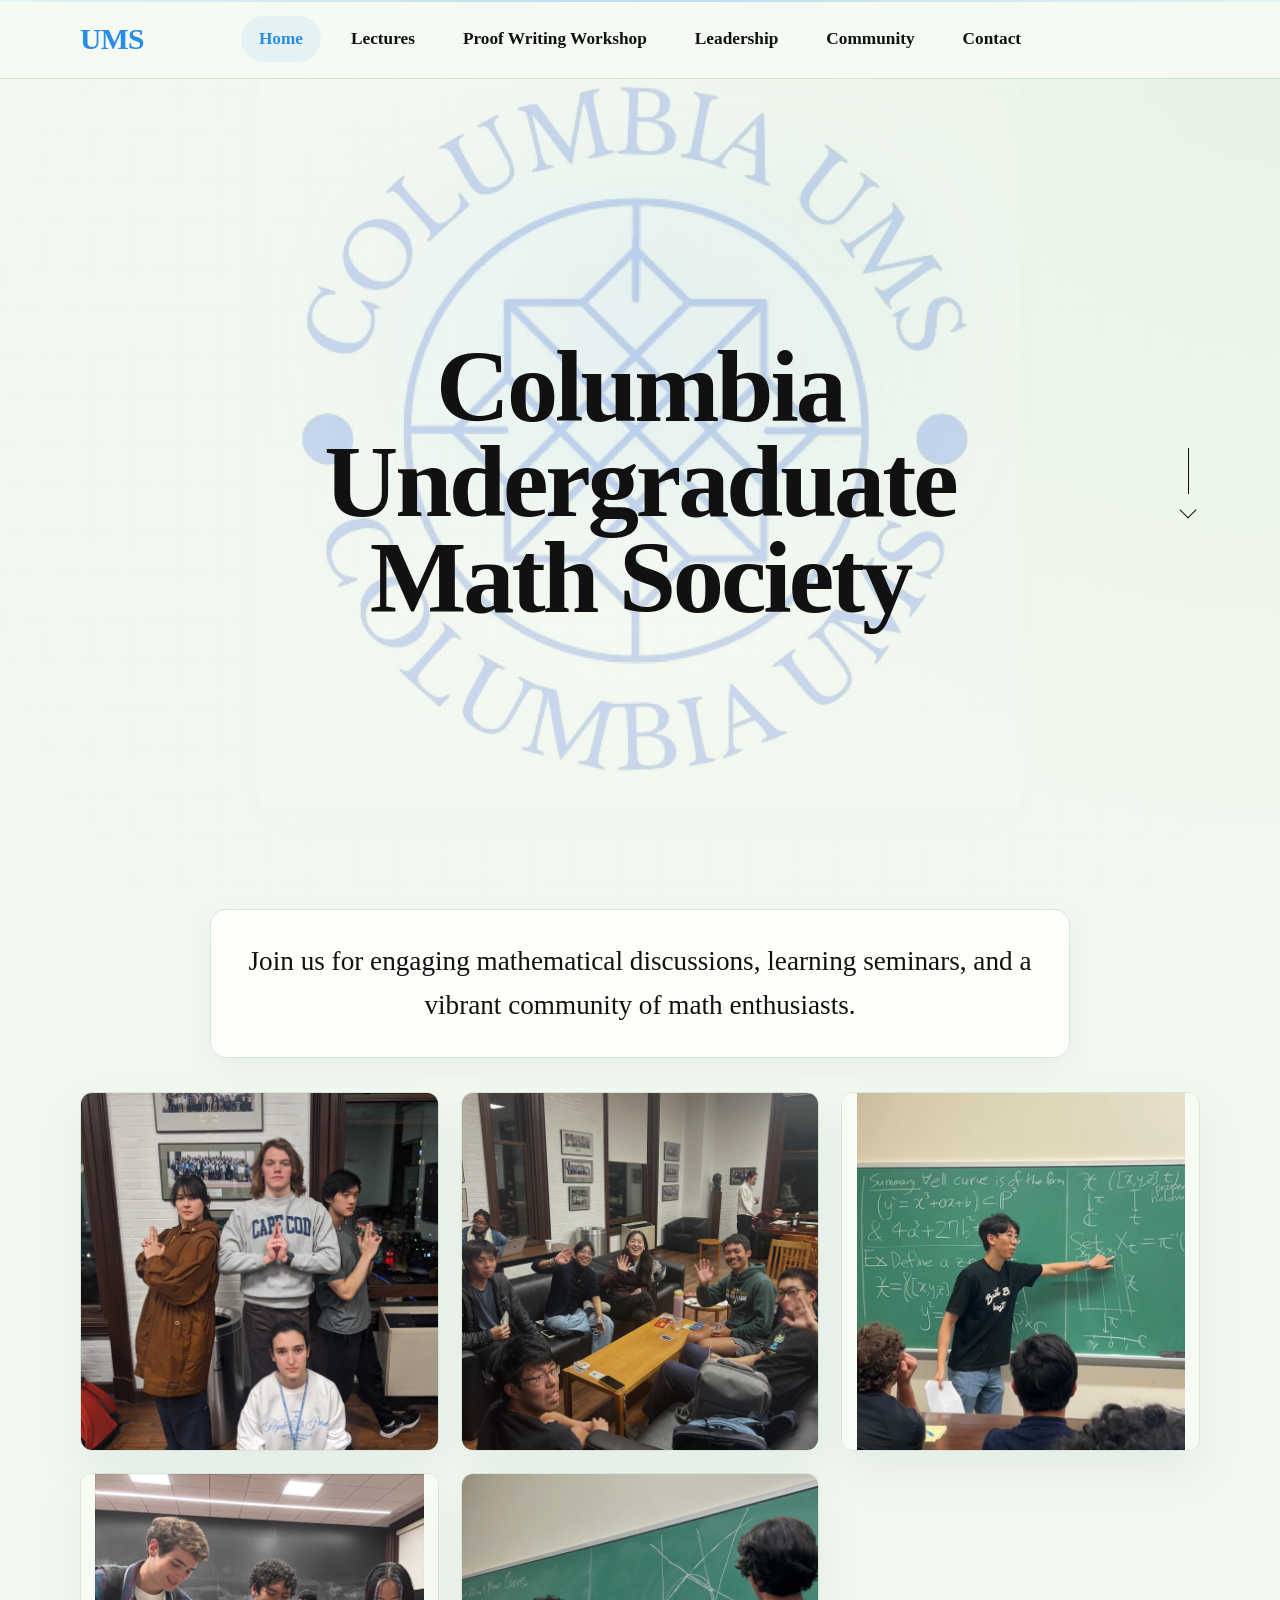
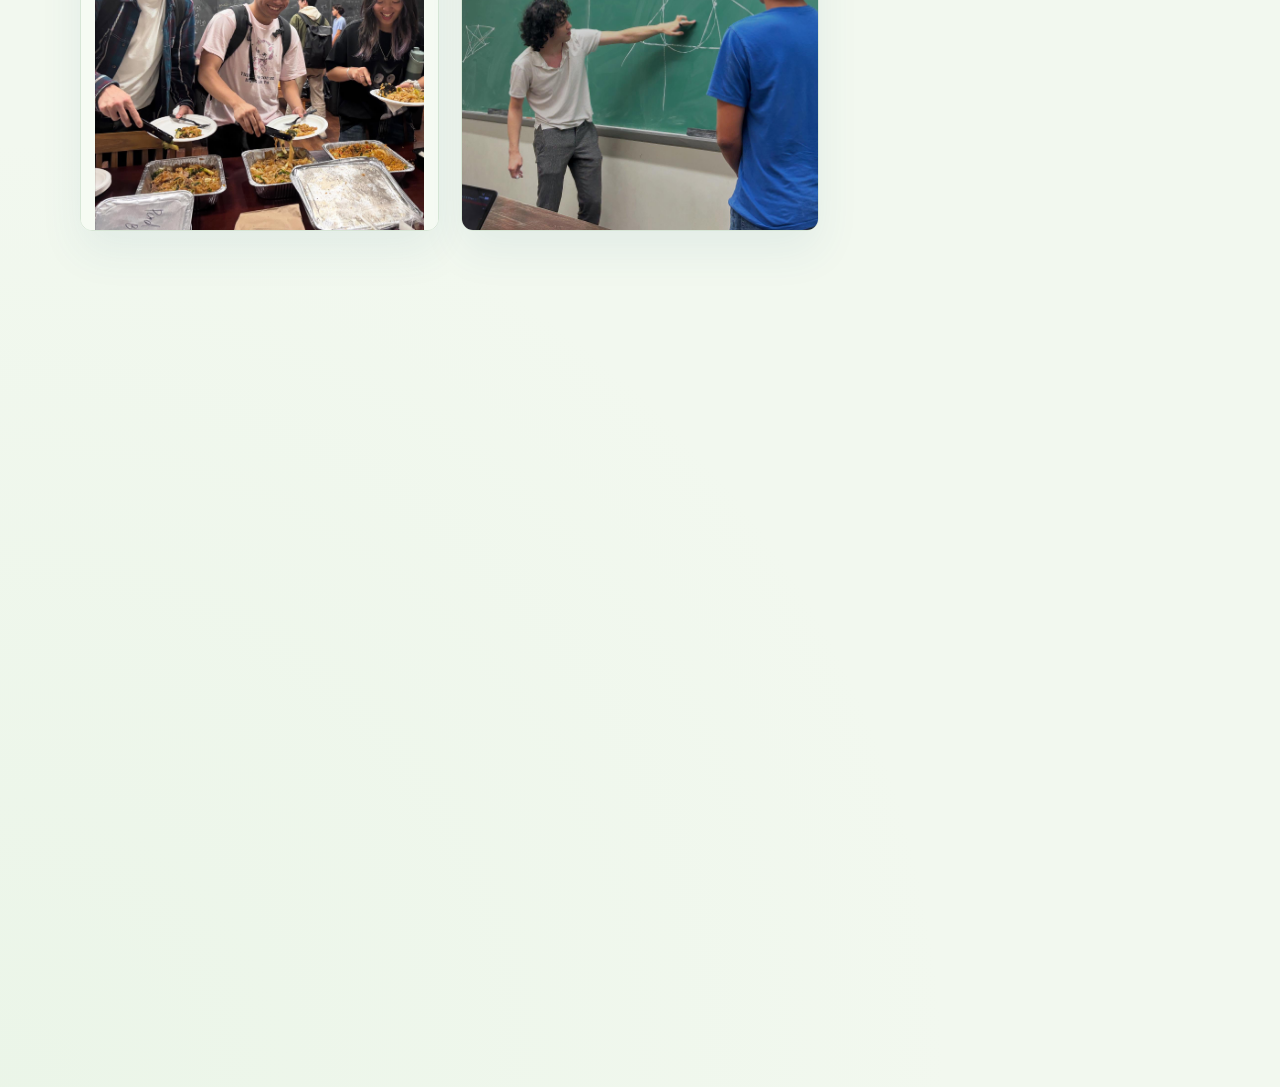
==== index.html @ 3647264f "Refine site layout, colors, and page copy" ====
<!DOCTYPE html>
<html lang="en">
<head>
  <meta charset="UTF-8">
  <meta name="viewport" content="width=device-width, initial-scale=1.0">
  <title>Columbia Undergraduate Math Society</title>
  <link rel="stylesheet" href="styles.css">
  <script src="site.js" defer></script>
</head>
<body>
  <header class="site-header">
    <div class="shell header-inner">
      <a class="brand" href="index.html">
        <span class="brand-mark" aria-hidden="true"></span>
        <span>UMS</span>
      </a>
      <button class="menu-toggle" type="button" data-menu-toggle aria-expanded="false" aria-controls="site-nav">Menu</button>
      <nav class="site-nav" id="site-nav" data-site-nav aria-label="Primary">
        <a class="active" href="index.html">Home</a>
        <a href="lectures.html">Lectures</a>
        <a href="workshop.html">Proof Writing Workshop</a>
        <a href="leadership.html">Leadership</a>
        <a href="community.html">Community</a>
        <a href="contact.html">Contact</a>
      </nav>
    </div>
  </header>

  <main>
    <section class="home-stage">
      <div class="home-shell">
        <div class="home-logo-layer" aria-hidden="true">
          <img src="317366469_1305154643616519_4335723146721153787_n.jpg" alt="">
        </div>

        <div class="home-content">
          <div class="home-title-stack">
            <h1 class="home-title">Columbia Undergraduate Math Society</h1>
          </div>

          <a class="scroll-indicator" href="#home-intro" aria-label="Scroll down">
            <span class="scroll-indicator-line" aria-hidden="true"></span>
            <span class="scroll-indicator-arrow" aria-hidden="true"></span>
          </a>
        </div>
      </div>
    </section>

    <section class="section home-summary-section" id="home-intro">
      <div class="shell">
        <div class="home-summary-card" data-reveal>
          Join us for engaging mathematical discussions, learning seminars, and a vibrant community of math enthusiasts.
        </div>
      </div>
    </section>

    <section class="section home-gallery-section">
      <div class="shell">
        <div class="home-gallery">
          <figure class="home-photo-card" data-reveal>
            <img src="assets/home-photo-pose.jpg" alt="Columbia Undergraduate Math Society students posing together in Cantor Lounge.">
          </figure>
          <figure class="home-photo-card" data-reveal>
            <img src="assets/home-photo-lounge.jpg" alt="Columbia Undergraduate Math Society students waving from a lounge gathering.">
          </figure>
          <figure class="home-photo-card" data-reveal>
            <img src="assets/home-photo-elliptic-curve.jpg" alt="A Columbia Undergraduate Math Society student presenting at the chalkboard about elliptic curves.">
          </figure>
          <figure class="home-photo-card" data-reveal>
            <img src="assets/home-photo-dinner.jpg" alt="Columbia Undergraduate Math Society students serving dinner after a meeting.">
          </figure>
          <figure class="home-photo-card" data-reveal>
            <img src="assets/home-photo-plane-curves.jpg" alt="A Columbia Undergraduate Math Society student explaining plane curves at the chalkboard.">
          </figure>
        </div>
      </div>
    </section>

    <section class="section home-cards-section">
      <div class="shell">
        <div class="home-panels" data-reveal>
          <article class="home-card">
            <h2>TBD</h2>
            <div class="event-meta">Mar 25, 2026 • 6:30 PM, Math 508 Cantor Lounge</div>
            <div class="event-speaker">Austin Lei</div>
          </article>

          <article class="home-card">
            <h2>Join UMS</h2>
            <p>Receive weekly updates about upcoming lectures and events.</p>
            <a class="button" href="https://docs.google.com/forms/d/e/1FAIpQLScPUMiIM5IjK7KAQM1dWv5fQAtGakaNhSeOn_d8zVEVrtAwPg/viewform" target="_blank" rel="noreferrer">Join Mailing List</a>
          </article>
        </div>

        <article class="home-card home-help" data-reveal>
          <div class="contact-tag">Quick help</div>
          <div class="faq-list">
            <div class="faq-item">
              <strong>Want lecture updates?</strong>
              <p>Use the mailing list button above. That keeps schedule changes and announcements out of your inbox unless you want them.</p>
            </div>
            <div class="faq-item">
              <strong>Need workshop materials?</strong>
              <p>Go to the dedicated <a class="inline-link" href="workshop.html">Proof Writing Workshop page</a> for current and archived handouts.</p>
            </div>
            <div class="faq-item">
              <strong>Looking for a specific talk?</strong>
              <p>Use the <a class="inline-link" href="lectures.html">Lectures page</a> to search by title, speaker, topic, year, or semester.</p>
            </div>
          </div>
        </article>
      </div>
    </section>
  </main>
</body>
</html>
---- styles.css ----
:root {
  --bg: #f2f8ef;
  --surface: #fcfffb;
  --surface-strong: #edf6ea;
  --line: #d7e6d6;
  --line-strong: #b8d8bb;
  --text: #111111;
  --heading: #111111;
  --muted: #363636;
  --accent: #4ca8f5;
  --accent-strong: #278de7;
  --accent-soft: rgba(76, 168, 245, 0.1);
  --shadow: 0 20px 44px rgba(52, 98, 145, 0.08);
  --shadow-soft: 0 10px 24px rgba(52, 98, 145, 0.06);
  --radius: 22px;
  --radius-sm: 14px;
  --radius-pill: 999px;
  --container: 1120px;
  --header-height: 78px;
}

* {
  box-sizing: border-box;
}

html {
  scroll-behavior: smooth;
}

body {
  margin: 0;
  color: var(--text);
  background:
    radial-gradient(circle at top right, rgba(186, 222, 184, 0.2), transparent 28%),
    radial-gradient(circle at bottom left, rgba(202, 232, 201, 0.18), transparent 32%),
    var(--bg);
  font-family: "Times New Roman", Times, serif;
}

body::before {
  content: "";
  position: fixed;
  inset: 0;
  pointer-events: none;
  background-image:
    linear-gradient(rgba(205, 225, 205, 0.55) 1px, transparent 1px),
    linear-gradient(90deg, rgba(205, 225, 205, 0.55) 1px, transparent 1px);
  background-size: 44px 44px;
  mask-image: radial-gradient(circle at center, rgba(0, 0, 0, 0.6), transparent 90%);
  opacity: 0.22;
}

a {
  color: inherit;
  text-decoration: none;
}

img {
  display: block;
  max-width: 100%;
}

button,
input,
select {
  font: inherit;
}

button {
  cursor: pointer;
}

.site-header {
  position: sticky;
  top: 0;
  z-index: 50;
  background: rgba(245, 250, 243, 0.96);
  backdrop-filter: blur(14px);
  border-bottom: 1px solid rgba(205, 225, 205, 0.9);
}

.site-header::before {
  content: "";
  position: absolute;
  inset: 0 0 auto;
  height: 2px;
  background: linear-gradient(90deg, rgba(76, 168, 245, 0.1), rgba(76, 168, 245, 0.35), rgba(76, 168, 245, 0.1));
}

.shell {
  width: min(calc(100% - 32px), var(--container));
  margin: 0 auto;
}

.header-inner {
  min-height: var(--header-height);
  display: grid;
  grid-template-columns: 1fr auto 1fr;
  align-items: center;
  gap: 20px;
}

.brand {
  display: inline-flex;
  align-items: center;
  justify-self: start;
  gap: 0;
  color: var(--accent-strong);
  font-weight: 700;
  font-size: 1.85rem;
  letter-spacing: -0.02em;
}

.brand-mark {
  display: none;
}

.menu-toggle {
  display: none;
  border: 1px solid var(--line);
  border-radius: 12px;
  background: var(--surface);
  color: var(--heading);
  padding: 10px 14px;
  font-weight: 700;
}

.site-nav {
  display: flex;
  align-items: center;
  justify-self: center;
  justify-content: center;
  gap: 12px;
}

.site-nav a {
  padding: 13px 18px;
  border-radius: var(--radius-pill);
  color: var(--heading);
  font-size: 1.08rem;
  font-weight: 600;
  transition: background 0.2s ease, color 0.2s ease, transform 0.2s ease;
}

.site-nav a:hover,
.site-nav a.active {
  background: var(--accent-soft);
  color: var(--accent-strong);
}

.site-nav a:hover {
  transform: translateY(-1px);
}

main {
  position: relative;
  z-index: 1;
}

.page-hero {
  padding: 84px 0 34px;
}

.page-hero.compact {
  padding-bottom: 18px;
}

.hero-grid {
  display: grid;
  grid-template-columns: minmax(0, 1.2fr) minmax(320px, 0.8fr);
  gap: 34px;
  align-items: center;
}

.eyebrow {
  display: inline-flex;
  align-items: center;
  gap: 8px;
  color: var(--accent-strong);
  font-size: 0.82rem;
  font-weight: 800;
  letter-spacing: 0.08em;
  text-transform: uppercase;
}

.eyebrow::before {
  content: "";
  width: 30px;
  height: 1px;
  background: currentColor;
}

.page-hero h1,
.section-title,
.card-title,
.lecture-title,
.workshop-title,
.leader-name,
.contact-title {
  margin: 0;
  color: var(--heading);
  font-family: "Times New Roman", Times, serif;
  font-weight: 700;
}

.page-hero h1 {
  margin-top: 14px;
  font-size: clamp(3rem, 7vw, 5.4rem);
  line-height: 0.94;
  letter-spacing: -0.05em;
}

.lead {
  max-width: 720px;
  margin-top: 20px;
  color: var(--muted);
  font-size: 1.15rem;
  line-height: 1.7;
}

.hero-actions {
  display: flex;
  flex-wrap: wrap;
  gap: 14px;
  margin-top: 28px;
}

.button,
.button-secondary,
.button-ghost {
  display: inline-flex;
  align-items: center;
  justify-content: center;
  gap: 10px;
  min-height: 48px;
  padding: 0 20px;
  border-radius: 14px;
  font-weight: 700;
  transition: transform 0.2s ease, background 0.2s ease, border-color 0.2s ease, color 0.2s ease;
}

.button {
  border: 0;
  background: linear-gradient(135deg, var(--accent), #5eb4fb);
  color: #ffffff;
  box-shadow: 0 16px 28px rgba(76, 168, 245, 0.18);
}

.button:hover {
  transform: translateY(-1px);
  background: linear-gradient(135deg, var(--accent-strong), #3ba1f4);
}

.button-secondary {
  border: 1px solid var(--line-strong);
  background: #ffffff;
  color: var(--heading);
}

.button-secondary:hover,
.button-ghost:hover {
  transform: translateY(-1px);
  border-color: var(--accent);
  color: var(--accent-strong);
}

.button-ghost {
  border: 1px dashed var(--line-strong);
  background: transparent;
  color: var(--muted);
}

.hero-visual,
.math-panel,
.card,
.lecture-card,
.workshop-card,
.leader-card,
.contact-card,
.feature-card,
.note-card,
.filter-panel {
  background: rgba(255, 255, 255, 0.96);
  border: 1px solid var(--line);
  border-radius: var(--radius);
  box-shadow: var(--shadow);
}

.hero-visual {
  position: relative;
  min-height: 420px;
  padding: 26px;
  overflow: hidden;
}

.hero-visual::before,
.hero-visual::after {
  content: "";
  position: absolute;
  border-radius: 50%;
  background: rgba(76, 168, 245, 0.08);
}

.hero-visual::before {
  width: 220px;
  height: 220px;
  top: -70px;
  right: -70px;
}

.hero-visual::after {
  width: 140px;
  height: 140px;
  bottom: -30px;
  left: -30px;
}

.visual-stack {
  position: relative;
  z-index: 1;
  display: grid;
  gap: 16px;
}

.math-panel {
  padding: 18px;
  box-shadow: var(--shadow-soft);
}

.math-panel.small {
  max-width: 240px;
}

.math-panel .label {
  color: var(--accent-strong);
  font-size: 0.8rem;
  font-weight: 800;
  letter-spacing: 0.07em;
  text-transform: uppercase;
}

.math-panel strong {
  display: block;
  margin-top: 8px;
  color: var(--heading);
  font-size: 1.1rem;
}

.formula,
.microcopy {
  margin-top: 12px;
  color: var(--muted);
  line-height: 1.65;
}

.formula code {
  font-family: "SFMono-Regular", Consolas, monospace;
  font-size: 0.95rem;
  color: var(--heading);
}

.stats-row {
  display: flex;
  flex-wrap: wrap;
  gap: 12px;
}

.stat-pill {
  padding: 10px 14px;
  border-radius: 999px;
  background: var(--surface-strong);
  color: var(--heading);
  font-size: 0.95rem;
  font-weight: 700;
}

.section {
  padding: 26px 0 0;
}

.section-head {
  display: flex;
  align-items: end;
  justify-content: space-between;
  gap: 18px;
  margin-bottom: 24px;
}

.section-title {
  font-size: clamp(2.2rem, 4vw, 3.5rem);
  line-height: 1;
  letter-spacing: -0.04em;
}

.section-copy {
  max-width: 700px;
  color: var(--muted);
  font-size: 1rem;
  line-height: 1.7;
}

.feature-grid,
.two-column,
.leadership-grid,
.contact-grid,
.community-grid,
.workshop-grid,
.archive-grid {
  display: grid;
  gap: 22px;
}

.feature-grid {
  grid-template-columns: repeat(3, minmax(0, 1fr));
}

.two-column,
.contact-grid,
.community-grid {
  grid-template-columns: repeat(2, minmax(0, 1fr));
}

.leadership-grid {
  grid-template-columns: repeat(3, minmax(0, 1fr));
}

.workshop-grid {
  grid-template-columns: repeat(2, minmax(0, 1fr));
}

.archive-grid {
  grid-template-columns: repeat(3, minmax(0, 1fr));
}

.feature-card,
.note-card,
.contact-card,
.workshop-card,
.card {
  padding: 24px;
}

.card-title,
.contact-title {
  font-size: 2rem;
  line-height: 1.05;
  letter-spacing: -0.03em;
}

.card-copy {
  margin-top: 12px;
  color: var(--muted);
  line-height: 1.7;
}

.card-meta {
  display: flex;
  flex-wrap: wrap;
  gap: 10px;
  margin-top: 16px;
}

.meta-pill {
  padding: 8px 12px;
  border-radius: 999px;
  background: var(--surface-strong);
  color: var(--heading);
  font-size: 0.88rem;
  font-weight: 700;
}

.split-card {
  display: grid;
  grid-template-columns: 1fr auto;
  gap: 16px;
  align-items: center;
}

.filter-panel {
  padding: 20px;
}

.controls-grid {
  display: grid;
  grid-template-columns: minmax(0, 1.4fr) repeat(2, minmax(180px, 0.5fr)) auto;
  gap: 14px;
}

.field-label {
  display: block;
  margin-bottom: 8px;
  color: var(--muted);
  font-size: 0.9rem;
  font-weight: 700;
}

.field,
.search-field {
  width: 100%;
  min-height: 52px;
  border: 1px solid var(--line);
  border-radius: 14px;
  background: #ffffff;
  color: var(--heading);
  padding: 0 16px;
  outline: none;
  transition: border-color 0.2s ease, box-shadow 0.2s ease;
}

.field:focus,
.search-field:focus {
  border-color: var(--accent);
  box-shadow: 0 0 0 4px rgba(76, 168, 245, 0.12);
}

.results-summary {
  display: flex;
  align-items: center;
  justify-content: space-between;
  gap: 16px;
  flex-wrap: wrap;
  margin: 18px 0 10px;
  color: var(--muted);
}

.term-group {
  margin-top: 30px;
}

.term-heading {
  display: flex;
  align-items: center;
  justify-content: space-between;
  gap: 16px;
  margin-bottom: 16px;
}

.term-heading h2 {
  margin: 0;
  color: var(--heading);
  font-family: "Times New Roman", Times, serif;
  font-size: 2rem;
  font-weight: 700;
  letter-spacing: -0.03em;
}

.lecture-list {
  display: grid;
  gap: 18px;
}

.lecture-card {
  display: grid;
  grid-template-columns: 220px minmax(0, 1fr);
  gap: 22px;
  padding: 20px;
  overflow: hidden;
}

.lecture-art {
  position: relative;
  min-height: 180px;
  border-radius: 18px;
  padding: 18px;
  background: linear-gradient(160deg, rgba(76, 168, 245, 0.12), rgba(76, 168, 245, 0.02));
  border: 1px solid rgba(76, 168, 245, 0.16);
  overflow: hidden;
}

.lecture-art::before {
  content: "";
  position: absolute;
  inset: 12px;
  border: 1px dashed rgba(39, 141, 231, 0.24);
  border-radius: 14px;
}

.art-label {
  position: relative;
  z-index: 1;
  display: inline-flex;
  padding: 8px 10px;
  border-radius: 999px;
  background: rgba(255, 255, 255, 0.82);
  color: var(--accent-strong);
  font-size: 0.78rem;
  font-weight: 800;
  letter-spacing: 0.08em;
  text-transform: uppercase;
}

.lecture-art svg {
  position: absolute;
  inset: auto 0 0 auto;
  width: 100%;
  height: 100%;
  opacity: 0.9;
}

.lecture-body {
  min-width: 0;
}

.lecture-meta {
  display: flex;
  flex-wrap: wrap;
  gap: 10px;
  margin-bottom: 10px;
}

.lecture-title {
  font-size: clamp(1.7rem, 3vw, 2.4rem);
  line-height: 1.1;
  letter-spacing: -0.04em;
}

.lecture-subtitle {
  margin-top: 10px;
  color: var(--accent-strong);
  font-size: 1rem;
  font-weight: 800;
}

.lecture-blurb {
  margin: 14px 0 0;
  color: var(--muted);
  line-height: 1.7;
}

.lecture-actions {
  display: flex;
  align-items: center;
  justify-content: space-between;
  gap: 16px;
  margin-top: 18px;
  flex-wrap: wrap;
}

.lecture-toggle {
  border: 1px solid var(--line);
  background: #ffffff;
  color: var(--heading);
  padding: 10px 14px;
  border-radius: 12px;
  font-weight: 700;
}

.lecture-toggle:hover {
  border-color: var(--accent);
  color: var(--accent-strong);
}

.lecture-detail {
  display: grid;
  grid-template-rows: 0fr;
  margin-top: 0;
  transition: grid-template-rows 0.24s ease, margin-top 0.24s ease;
}

.lecture-detail-inner {
  overflow: hidden;
}

.lecture-card.expanded .lecture-detail {
  grid-template-rows: 1fr;
  margin-top: 16px;
}

.lecture-detail p {
  margin: 0;
  color: var(--muted);
  line-height: 1.8;
}

.empty-state {
  padding: 26px;
  border-radius: var(--radius);
  border: 1px dashed var(--line-strong);
  color: var(--muted);
  background: rgba(255, 255, 255, 0.9);
  text-align: center;
}

.year-nav {
  display: flex;
  flex-wrap: wrap;
  gap: 10px;
  margin-bottom: 24px;
}

.year-nav a {
  padding: 10px 14px;
  border-radius: 999px;
  background: var(--surface-strong);
  color: var(--heading);
  font-size: 0.92rem;
  font-weight: 700;
}

.year-section {
  margin-top: 24px;
}

.year-section h2 {
  margin: 0 0 16px;
  color: var(--heading);
  font-family: "Times New Roman", Times, serif;
  font-size: 2.3rem;
  font-weight: 700;
  letter-spacing: -0.04em;
}

.workshop-card .year-tag,
.leader-role,
.contact-tag {
  color: var(--accent-strong);
  font-size: 0.95rem;
  font-weight: 800;
  letter-spacing: 0.08em;
  text-transform: uppercase;
}

.workshop-title {
  margin-top: 10px;
  font-size: 2rem;
  line-height: 1.15;
  letter-spacing: -0.04em;
}

.workshop-meta {
  display: grid;
  gap: 10px;
  margin-top: 16px;
  color: var(--muted);
}

.workshop-meta strong {
  color: var(--heading);
  margin-right: 8px;
}

.leader-card {
  overflow: hidden;
  padding: 0;
}

.leader-image {
  width: 100%;
  height: 280px;
  object-fit: cover;
  background: var(--surface-strong);
}

.leader-image.upper-crop {
  object-position: center 24%;
}

.leader-image.top-crop {
  object-position: center 18%;
}

.leader-body {
  padding: 20px 20px 24px;
}

.leader-name {
  font-size: 1.9rem;
  line-height: 1.1;
  letter-spacing: -0.04em;
}

.leader-copy {
  margin-top: 12px;
  color: var(--muted);
  line-height: 1.7;
}

.contact-stack {
  display: grid;
  gap: 16px;
  margin-top: 18px;
}

.community-card .card-copy {
  margin-bottom: 0;
}

.community-embed {
  margin-top: 20px;
  min-height: 460px;
  display: flex;
  align-items: flex-start;
  justify-content: center;
}

.community-embed .instagram-media {
  margin: 0 !important;
  min-width: 0 !important;
  width: 100% !important;
  max-width: 100% !important;
}

.community-card .button {
  margin-top: 18px;
}

.contact-row {
  display: flex;
  align-items: center;
  justify-content: space-between;
  gap: 16px;
  padding: 16px 18px;
  border-radius: 16px;
  background: var(--surface-strong);
}

.contact-row strong {
  display: block;
  color: var(--heading);
}

.contact-row span {
  color: var(--muted);
  line-height: 1.6;
}

.faq-list {
  display: grid;
  gap: 14px;
}

.faq-item {
  padding: 18px;
  border-radius: 16px;
  background: var(--surface-strong);
}

.faq-item strong {
  display: block;
  color: var(--heading);
}

.faq-item p {
  margin: 10px 0 0;
  color: var(--muted);
  line-height: 1.7;
}

.site-footer {
  padding: 40px 0 52px;
  color: var(--muted);
  font-size: 0.95rem;
}

.footer-inner {
  display: flex;
  align-items: center;
  justify-content: space-between;
  gap: 18px;
  flex-wrap: wrap;
  border-top: 1px solid var(--line);
  padding-top: 18px;
}

.inline-link {
  color: var(--accent-strong);
  font-weight: 700;
}

.home-stage {
  position: relative;
  min-height: calc(100vh - var(--header-height));
  display: grid;
  place-items: center;
  padding: 24px 0 40px;
  overflow: hidden;
}

.home-stage::before {
  content: "";
  position: absolute;
  inset: 10% 12% auto;
  height: 360px;
  background: radial-gradient(circle, rgba(76, 168, 245, 0.11), transparent 70%);
  filter: blur(46px);
  pointer-events: none;
}

.home-shell {
  position: relative;
  width: min(calc(100% - 32px), 1180px);
}

.home-logo-layer {
  position: absolute;
  left: 50%;
  top: -60px;
  width: min(72vw, 760px);
  transform: translateX(-50%);
  opacity: 0;
  pointer-events: none;
  animation: homeLogoIn 1.8s ease forwards;
}

.home-logo-layer img {
  width: 100%;
  height: auto;
  mix-blend-mode: multiply;
  filter: drop-shadow(0 16px 24px rgba(76, 168, 245, 0.08));
}

.home-content {
  position: relative;
  z-index: 1;
  display: grid;
  min-height: calc(100vh - var(--header-height) - 72px);
  align-content: center;
  justify-items: center;
  gap: 28px;
}

.home-title-stack {
  max-width: 980px;
  text-align: center;
  opacity: 0;
  transform: translateY(26px);
  animation: homeTextIn 1s ease forwards 0.82s;
}

.home-title {
  font-size: clamp(3.8rem, 8vw, 6.9rem);
  line-height: 0.93;
  letter-spacing: -0.03em;
  color: var(--heading);
  font-weight: 700;
  text-wrap: balance;
}

.scroll-indicator {
  position: absolute;
  right: clamp(12px, 2.8vw, 36px);
  top: 50%;
  display: inline-flex;
  flex-direction: column;
  align-items: center;
  gap: 10px;
  color: var(--heading);
  opacity: 0;
  transform: translateY(-50%);
  animation: homeArrowIn 0.9s ease forwards 1.25s;
}

.scroll-indicator-line {
  width: 1px;
  height: 46px;
  background: currentColor;
}

.scroll-indicator-arrow {
  width: 12px;
  height: 12px;
  border-right: 1px solid currentColor;
  border-bottom: 1px solid currentColor;
  transform: rotate(45deg);
}

.home-summary-section {
  padding-top: 8px;
}

.home-summary-card {
  max-width: 860px;
  margin: 0 auto;
  padding: 30px 36px;
  border-radius: 16px;
  border: 1px solid var(--line);
  background: rgba(252, 255, 251, 0.94);
  box-shadow: var(--shadow-soft);
  color: var(--heading);
  font-size: clamp(1.3rem, 2.5vw, 1.7rem);
  line-height: 1.6;
  text-align: center;
}

.home-gallery-section {
  padding-top: 34px;
}

.home-gallery {
  display: grid;
  grid-template-columns: repeat(3, minmax(0, 1fr));
  gap: 22px;
}

.home-photo-card {
  margin: 0;
  aspect-ratio: 1 / 1;
  overflow: hidden;
  border-radius: 12px;
  border: 1px solid var(--line);
  background: rgba(252, 255, 251, 0.94);
  box-shadow: var(--shadow);
}

.home-photo-card img {
  width: 100%;
  height: 100%;
  object-fit: contain;
  background: #f6fbf3;
}

.home-cards-section {
  padding: 38px 0 56px;
}

.home-panels {
  width: min(100%, 980px);
  margin: 0 auto;
  display: grid;
  grid-template-columns: repeat(2, minmax(0, 1fr));
  gap: 24px;
}

.home-card {
  min-height: 236px;
  padding: 32px 36px;
  border-radius: 18px;
  background: rgba(252, 255, 251, 0.94);
  border: 1px solid var(--line);
  box-shadow: 0 28px 54px rgba(63, 96, 129, 0.08);
  backdrop-filter: blur(6px);
}

.home-card h2 {
  margin: 0;
  color: var(--heading);
  font-family: "Times New Roman", Times, serif;
  font-size: clamp(2.6rem, 4vw, 4rem);
  line-height: 1;
  font-weight: 700;
  letter-spacing: -0.05em;
}

.home-card p {
  margin: 18px 0 0;
  color: var(--muted);
  font-size: 1.18rem;
  line-height: 1.7;
}

.home-card .event-meta {
  margin-top: 18px;
  color: var(--muted);
  font-size: 0.95rem;
  font-weight: 700;
  line-height: 1.7;
}

.home-card .event-speaker {
  margin-top: 14px;
  color: var(--accent-strong);
  font-size: 1.08rem;
  font-weight: 800;
}

.home-card .button {
  margin-top: 24px;
}

.home-help {
  width: min(100%, 980px);
  margin: 24px auto 0;
}

.home-help .contact-tag {
  display: inline-flex;
  margin-bottom: 10px;
}

.home-help .faq-list {
  margin-top: 0;
}

.home-help .faq-item {
  background: var(--surface-strong);
}

@keyframes homeLogoIn {
  from {
    opacity: 0;
    transform: translateX(-50%) scale(0.94);
  }
  to {
    opacity: 0.18;
    transform: translateX(-50%) scale(1);
  }
}

@keyframes homeTextIn {
  from {
    opacity: 0;
    transform: translateY(26px);
  }
  to {
    opacity: 1;
    transform: translateY(0);
  }
}

@keyframes homeArrowIn {
  from {
    opacity: 0;
    transform: translateY(calc(-50% + 18px));
  }
  to {
    opacity: 1;
    transform: translateY(-50%);
  }
}

[data-reveal] {
  opacity: 0;
  transform: translateY(16px);
  transition: opacity 0.42s ease, transform 0.42s ease;
}

[data-reveal].visible {
  opacity: 1;
  transform: translateY(0);
}

@media (prefers-reduced-motion: reduce) {
  html {
    scroll-behavior: auto;
  }

  [data-reveal],
  .lecture-detail,
  .button,
  .button-secondary,
  .button-ghost,
  .site-nav a {
    transition: none;
  }
}

@media (max-width: 1020px) {
  .hero-grid,
  .feature-grid,
  .two-column,
  .contact-grid,
  .community-grid,
  .archive-grid,
  .leadership-grid,
  .workshop-grid,
  .home-panels {
    grid-template-columns: 1fr;
  }

  .home-gallery {
    grid-template-columns: repeat(2, minmax(0, 1fr));
  }

  .controls-grid {
    grid-template-columns: 1fr 1fr;
  }

  .lecture-card {
    grid-template-columns: 1fr;
  }

  .lecture-art {
    min-height: 150px;
  }
}

@media (max-width: 840px) {
  body::before {
    opacity: 0.14;
  }

  .menu-toggle {
    display: inline-flex;
  }

  .site-nav {
    display: none;
    width: 100%;
    flex-direction: column;
    align-items: stretch;
    padding-bottom: 10px;
  }

  .site-nav.open {
    display: flex;
  }

  .site-nav a {
    width: 100%;
  }

  .header-inner {
    display: flex;
    flex-wrap: wrap;
    padding: 12px 0;
  }

  .page-hero {
    padding-top: 54px;
  }

  .home-logo-layer {
    top: -10px;
    width: min(92vw, 620px);
  }

  .home-content {
    min-height: calc(100vh - var(--header-height) - 52px);
  }

  .scroll-indicator {
    right: 6px;
  }
}

@media (max-width: 640px) {
  .shell {
    width: min(calc(100% - 24px), var(--container));
  }

  .page-hero h1 {
    font-size: 3rem;
  }

  .home-stage {
    padding-top: 24px;
  }

  .home-title {
    font-size: 3.2rem;
  }

  .scroll-indicator-line {
    height: 34px;
  }

  .scroll-indicator {
    top: auto;
    right: 12px;
    bottom: 24px;
    transform: none;
    animation: homeTextIn 0.9s ease forwards 1.25s;
  }

  .home-summary-card {
    padding: 24px;
    font-size: 1.18rem;
  }

  .home-gallery {
    grid-template-columns: 1fr;
  }

  .home-photo-card {
    aspect-ratio: 4 / 3;
  }

  .home-card {
    min-height: 0;
    padding: 24px;
    border-radius: 24px;
  }

  .section-title {
    font-size: 2.4rem;
  }

  .controls-grid {
    grid-template-columns: 1fr;
  }

  .hero-actions,
  .lecture-actions,
  .contact-row,
  .footer-inner {
    flex-direction: column;
    align-items: stretch;
  }

  .button,
  .button-secondary,
  .button-ghost,
  .lecture-toggle,
  .contact-row .button {
    width: 100%;
  }

  .feature-card,
  .note-card,
  .contact-card,
  .workshop-card,
  .card,
  .filter-panel,
  .hero-visual,
  .lecture-card {
    padding: 18px;
  }

  .community-embed {
    min-height: 380px;
  }

  .leader-body {
    padding: 18px;
  }
}
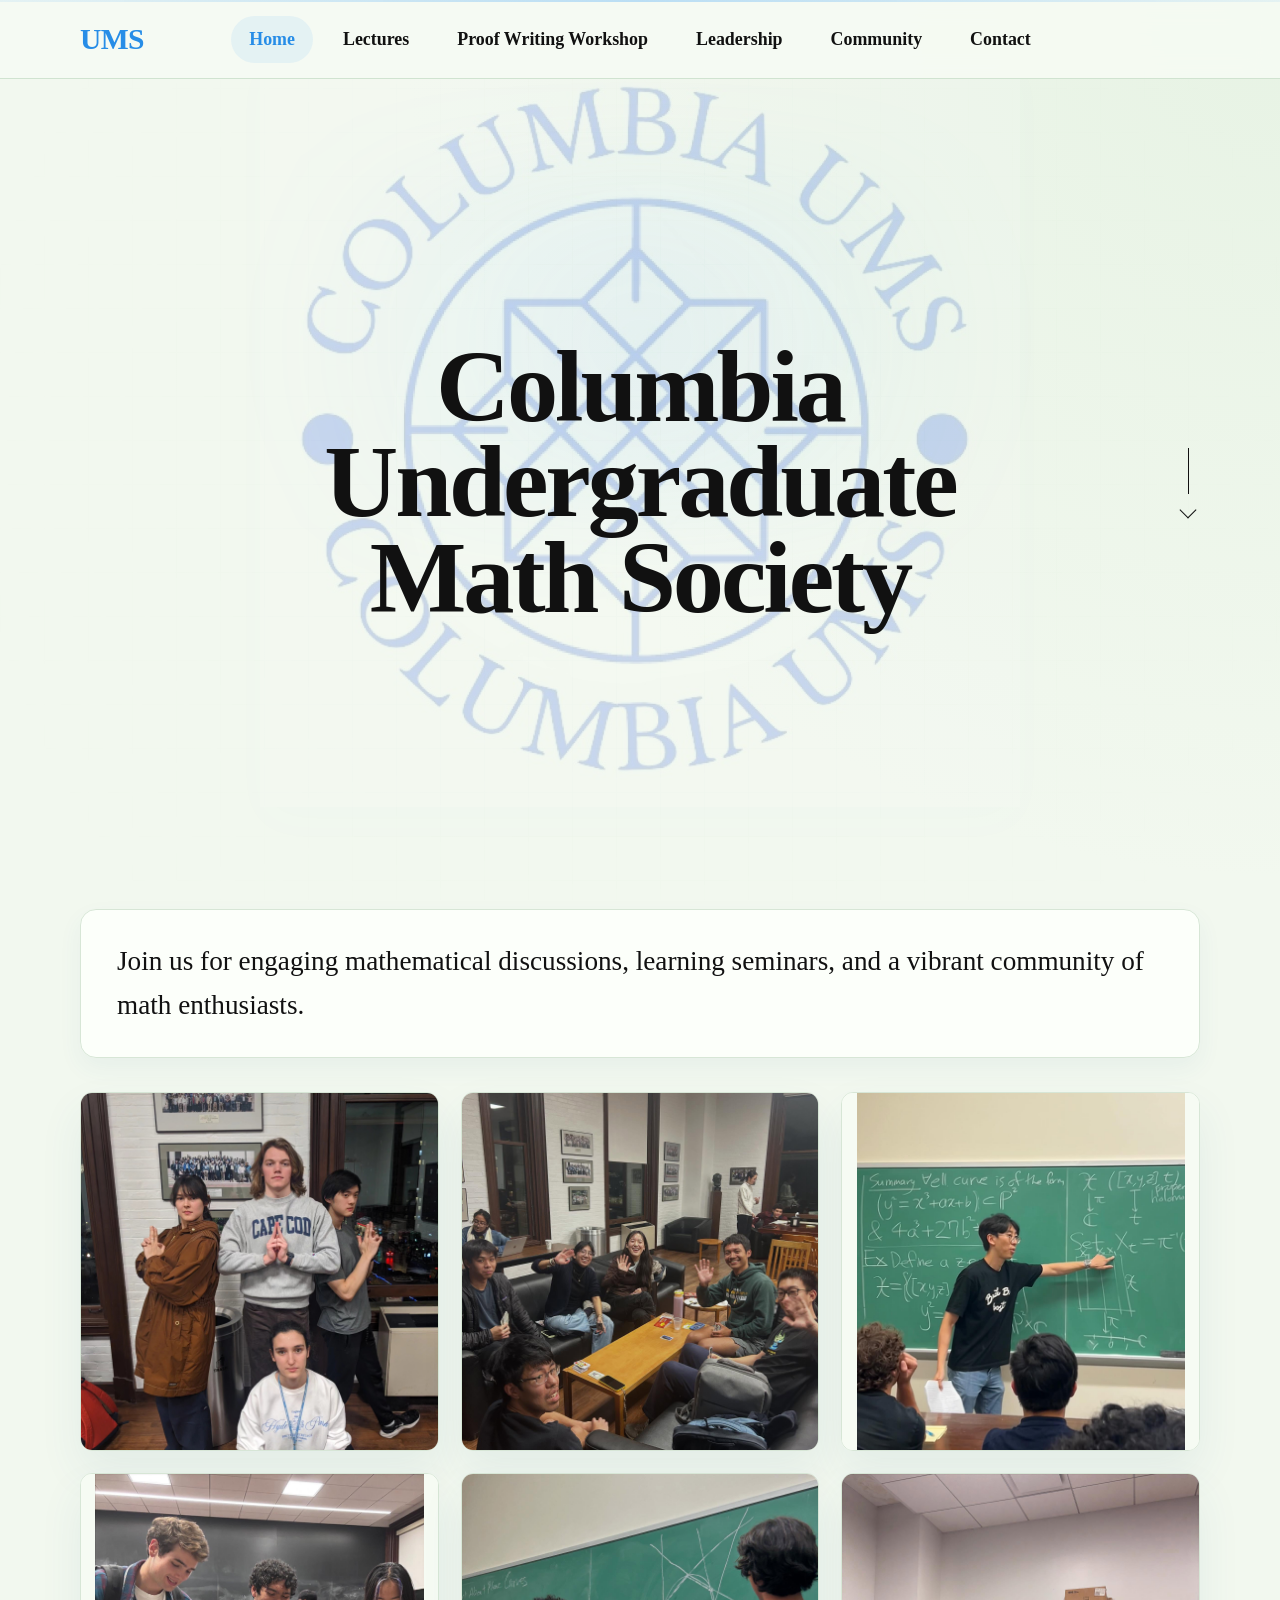
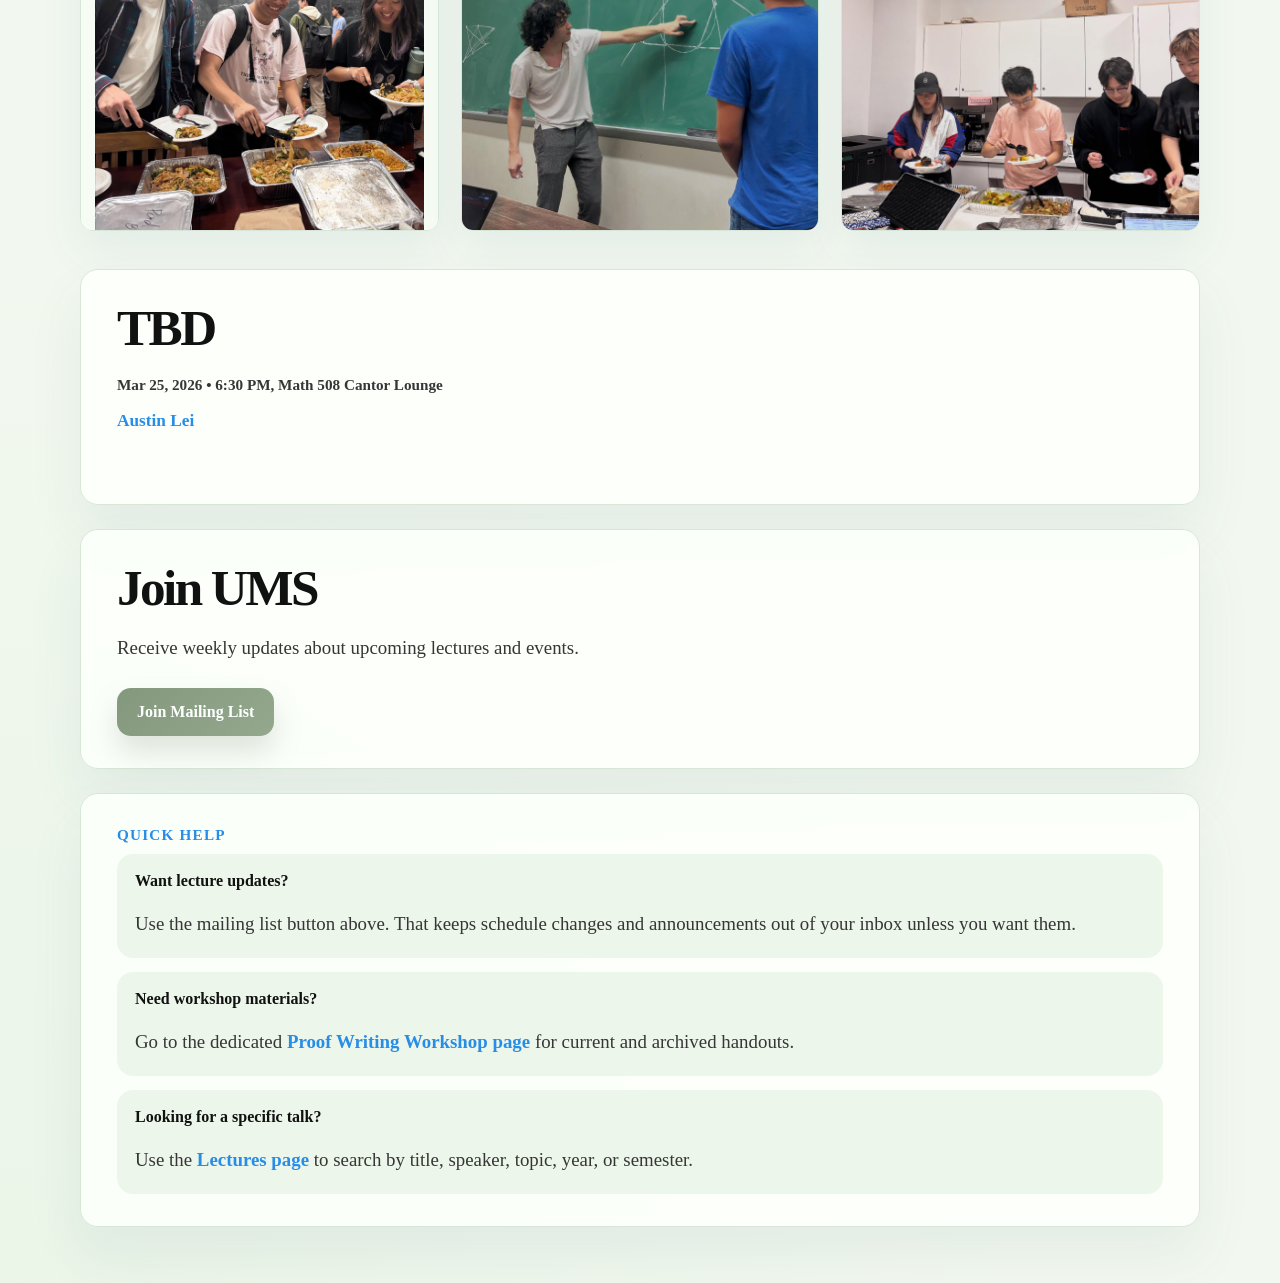
==== commit 77da18ff: "Tighten homepage layout and leadership details" ====
--- a/index.html
+++ b/index.html
@@ -72,6 +72,9 @@
           <figure class="home-photo-card" data-reveal>
             <img src="assets/home-photo-plane-curves.jpg" alt="A Columbia Undergraduate Math Society student explaining plane curves at the chalkboard.">
           </figure>
+          <figure class="home-photo-card" data-reveal>
+            <img src="assets/home-photo-friendly.jpg" alt="Columbia Undergraduate Math Society students gathering together at a club event.">
+          </figure>
         </div>
       </div>
     </section>
--- a/styles.css
+++ b/styles.css
@@ -10,6 +10,8 @@
   --accent: #4ca8f5;
   --accent-strong: #278de7;
   --accent-soft: rgba(76, 168, 245, 0.1);
+  --button-fill: #83987d;
+  --button-fill-strong: #71866c;
   --shadow: 0 20px 44px rgba(52, 98, 145, 0.08);
   --shadow-soft: 0 10px 24px rgba(52, 98, 145, 0.06);
   --radius: 22px;
@@ -103,6 +105,7 @@
 .brand {
   display: inline-flex;
   align-items: center;
+  grid-column: 1;
   justify-self: start;
   gap: 0;
   color: var(--accent-strong);
@@ -117,6 +120,8 @@
 
 .menu-toggle {
   display: none;
+  grid-column: 3;
+  justify-self: end;
   border: 1px solid var(--line);
   border-radius: 12px;
   background: var(--surface);
@@ -126,6 +131,7 @@
 }
 
 .site-nav {
+  grid-column: 2;
   display: flex;
   align-items: center;
   justify-self: center;
@@ -137,7 +143,7 @@
   padding: 13px 18px;
   border-radius: var(--radius-pill);
   color: var(--heading);
-  font-size: 1.08rem;
+  font-size: 1.12rem;
   font-weight: 600;
   transition: background 0.2s ease, color 0.2s ease, transform 0.2s ease;
 }
@@ -241,33 +247,34 @@
 
 .button {
   border: 0;
-  background: linear-gradient(135deg, var(--accent), #5eb4fb);
+  background: linear-gradient(135deg, var(--button-fill), #93a88d);
   color: #ffffff;
-  box-shadow: 0 16px 28px rgba(76, 168, 245, 0.18);
+  box-shadow: 0 16px 28px rgba(113, 134, 108, 0.22);
 }
 
 .button:hover {
   transform: translateY(-1px);
-  background: linear-gradient(135deg, var(--accent-strong), #3ba1f4);
+  background: linear-gradient(135deg, var(--button-fill-strong), #7f9279);
 }
 
 .button-secondary {
-  border: 1px solid var(--line-strong);
-  background: #ffffff;
-  color: var(--heading);
+  border: 1px solid var(--button-fill);
+  background: var(--button-fill);
+  color: #ffffff;
 }
 
 .button-secondary:hover,
 .button-ghost:hover {
   transform: translateY(-1px);
-  border-color: var(--accent);
-  color: var(--accent-strong);
+  border-color: var(--button-fill-strong);
+  background: var(--button-fill-strong);
+  color: #ffffff;
 }
 
 .button-ghost {
-  border: 1px dashed var(--line-strong);
-  background: transparent;
-  color: var(--muted);
+  border: 1px solid var(--button-fill);
+  background: var(--button-fill);
+  color: #ffffff;
 }
 
 .hero-visual,
@@ -420,6 +427,10 @@
   grid-template-columns: repeat(2, minmax(0, 1fr));
 }
 
+.contact-links-grid {
+  grid-template-columns: repeat(3, minmax(0, 1fr));
+}
+
 .leadership-grid {
   grid-template-columns: repeat(3, minmax(0, 1fr));
 }
@@ -637,17 +648,18 @@
 }
 
 .lecture-toggle {
-  border: 1px solid var(--line);
-  background: #ffffff;
-  color: var(--heading);
+  border: 1px solid var(--button-fill);
+  background: var(--button-fill);
+  color: #ffffff;
   padding: 10px 14px;
   border-radius: 12px;
   font-weight: 700;
 }
 
 .lecture-toggle:hover {
-  border-color: var(--accent);
-  color: var(--accent-strong);
+  border-color: var(--button-fill-strong);
+  background: var(--button-fill-strong);
+  color: #ffffff;
 }
 
 .lecture-detail {
@@ -773,6 +785,50 @@
   margin-top: 12px;
   color: var(--muted);
   line-height: 1.7;
+}
+
+.leadership-history-section {
+  margin-top: 24px;
+}
+
+.previous-leadership-grid {
+  margin-top: 20px;
+}
+
+.history-card {
+  display: grid;
+  gap: 16px;
+  min-height: 0;
+}
+
+.history-year {
+  color: var(--heading);
+  font-size: 2rem;
+  font-weight: 700;
+  line-height: 1;
+}
+
+.history-list {
+  display: grid;
+  gap: 14px;
+}
+
+.history-row {
+  display: grid;
+  gap: 6px;
+}
+
+.history-row strong {
+  color: var(--accent-strong);
+  font-size: 0.92rem;
+  font-weight: 800;
+  letter-spacing: 0.08em;
+  text-transform: uppercase;
+}
+
+.history-row span {
+  color: var(--heading);
+  line-height: 1.6;
 }
 
 .contact-stack {
@@ -969,8 +1025,9 @@
 }
 
 .home-summary-card {
-  max-width: 860px;
-  margin: 0 auto;
+  width: 100%;
+  max-width: none;
+  margin: 0;
   padding: 30px 36px;
   border-radius: 16px;
   border: 1px solid var(--line);
@@ -979,7 +1036,7 @@
   color: var(--heading);
   font-size: clamp(1.3rem, 2.5vw, 1.7rem);
   line-height: 1.6;
-  text-align: center;
+  text-align: left;
 }
 
 .home-gallery-section {
@@ -1014,10 +1071,10 @@
 }
 
 .home-panels {
-  width: min(100%, 980px);
+  width: 100%;
   margin: 0 auto;
   display: grid;
-  grid-template-columns: repeat(2, minmax(0, 1fr));
+  grid-template-columns: 1fr;
   gap: 24px;
 }
 
@@ -1068,7 +1125,7 @@
 }
 
 .home-help {
-  width: min(100%, 980px);
+  width: 100%;
   margin: 24px auto 0;
 }
 
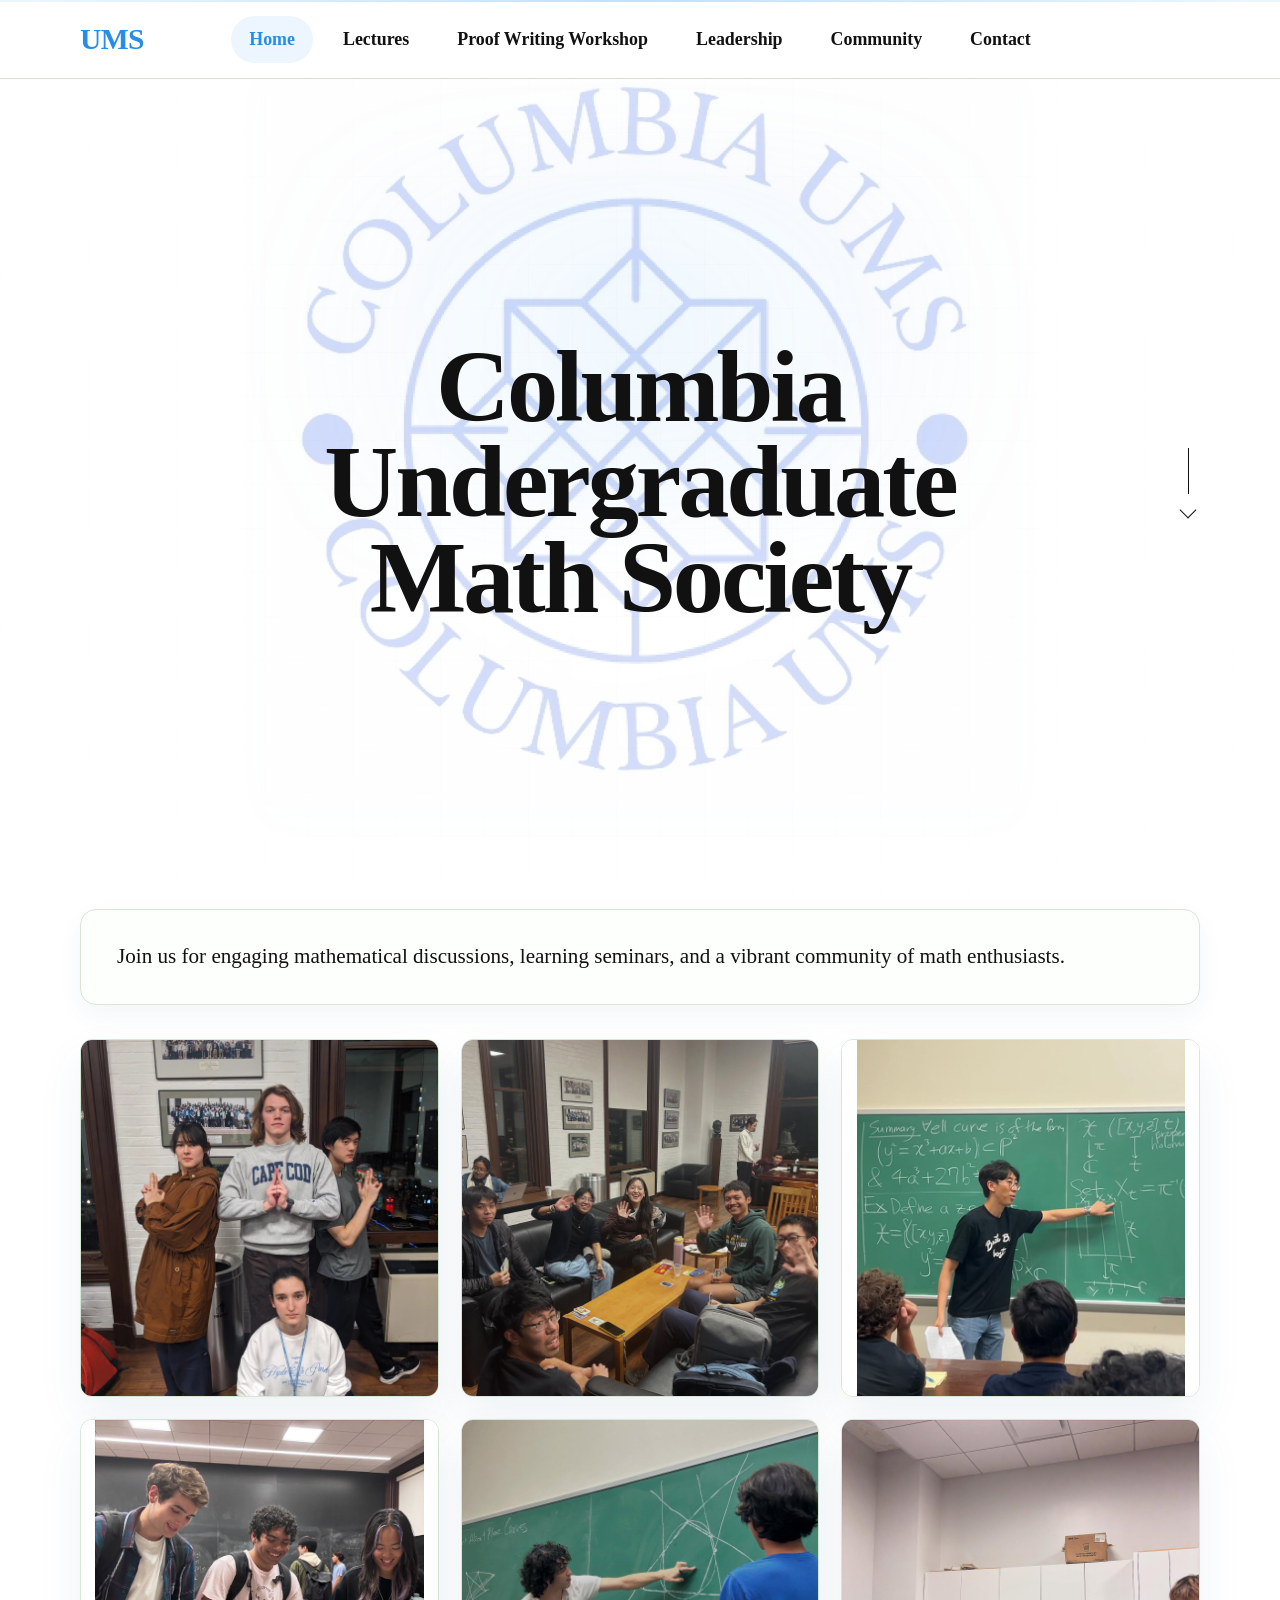
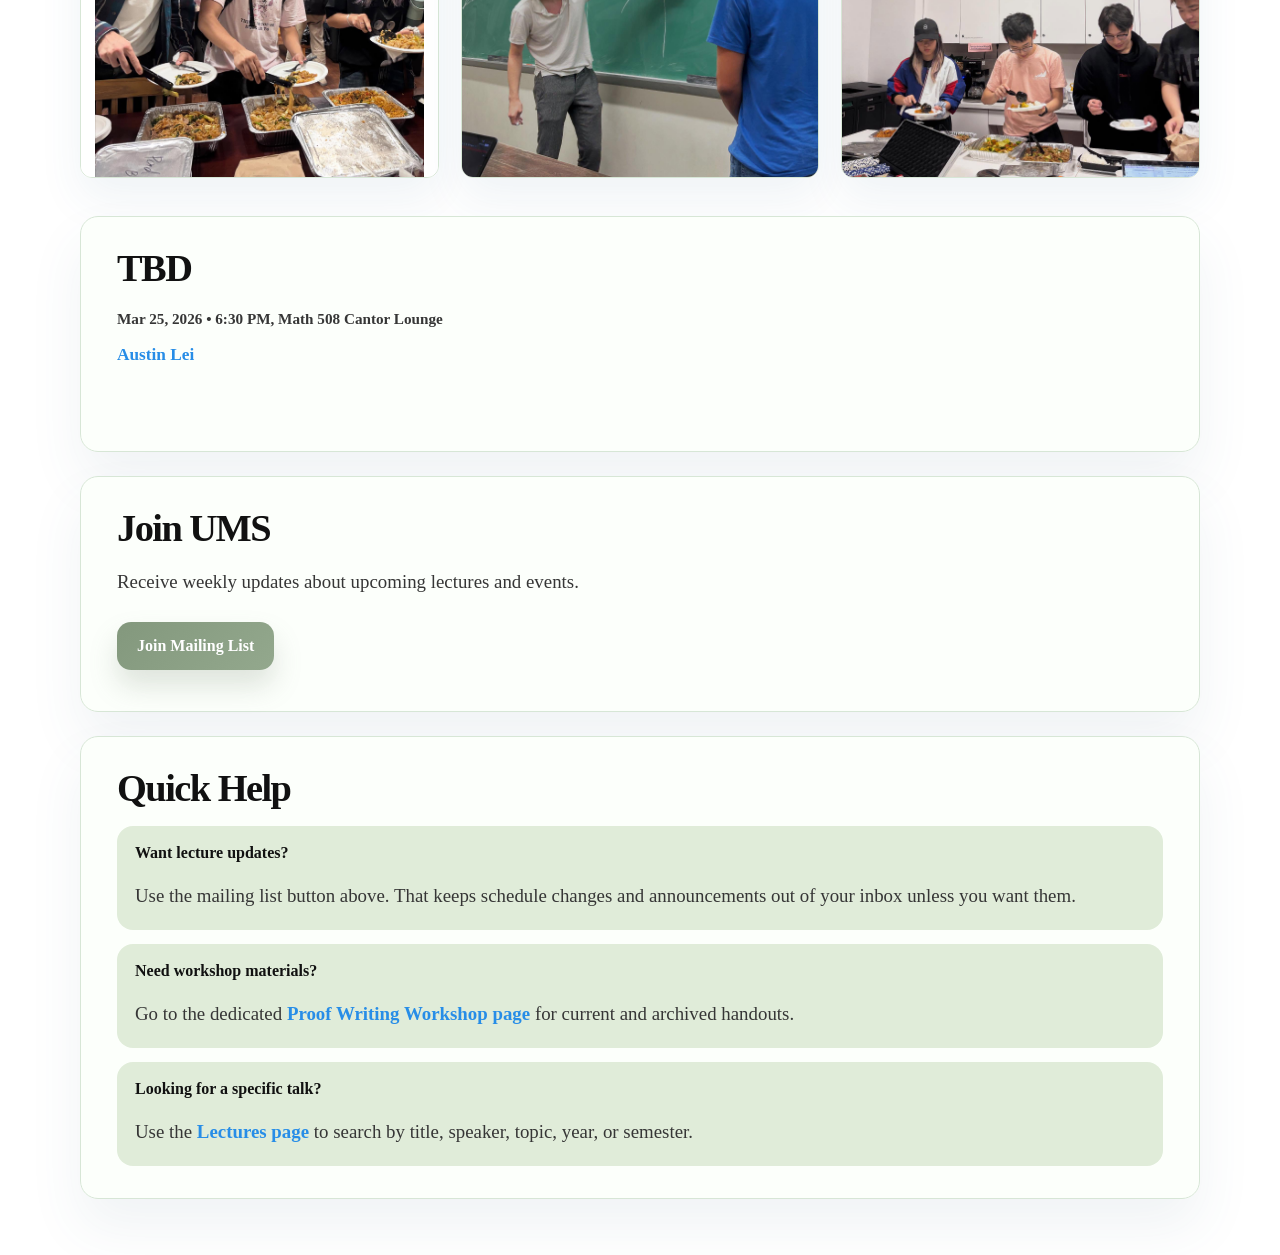
==== commit ed375460: "Unify homepage card title styling" ====
--- a/index.html
+++ b/index.html
@@ -96,7 +96,7 @@
         </div>
 
         <article class="home-card home-help" data-reveal>
-          <div class="contact-tag">Quick help</div>
+          <h2>Quick Help</h2>
           <div class="faq-list">
             <div class="faq-item">
               <strong>Want lecture updates?</strong>
--- a/styles.css
+++ b/styles.css
@@ -1,7 +1,7 @@
 :root {
-  --bg: #f2f8ef;
-  --surface: #fcfffb;
-  --surface-strong: #edf6ea;
+  --bg: #ffffff;
+  --surface: #ffffff;
+  --surface-strong: #e0ecd9;
   --line: #d7e6d6;
   --line-strong: #b8d8bb;
   --text: #111111;
@@ -32,10 +32,7 @@
 body {
   margin: 0;
   color: var(--text);
-  background:
-    radial-gradient(circle at top right, rgba(186, 222, 184, 0.2), transparent 28%),
-    radial-gradient(circle at bottom left, rgba(202, 232, 201, 0.18), transparent 32%),
-    var(--bg);
+  background: var(--bg);
   font-family: "Times New Roman", Times, serif;
 }
 
@@ -76,7 +73,7 @@
   position: sticky;
   top: 0;
   z-index: 50;
-  background: rgba(245, 250, 243, 0.96);
+  background: rgba(255, 255, 255, 0.97);
   backdrop-filter: blur(14px);
   border-bottom: 1px solid rgba(205, 225, 205, 0.9);
 }
@@ -399,6 +396,16 @@
   letter-spacing: -0.04em;
 }
 
+.subsection-title {
+  margin: 0 0 20px;
+  color: var(--heading);
+  font-family: "Times New Roman", Times, serif;
+  font-size: clamp(1.7rem, 2.6vw, 2.35rem);
+  line-height: 1.05;
+  font-weight: 700;
+  letter-spacing: -0.03em;
+}
+
 .section-copy {
   max-width: 700px;
   color: var(--muted);
@@ -428,7 +435,7 @@
 }
 
 .contact-links-grid {
-  grid-template-columns: repeat(3, minmax(0, 1fr));
+  grid-template-columns: 1fr;
 }
 
 .leadership-grid {
@@ -701,11 +708,12 @@
 }
 
 .year-nav a {
-  padding: 10px 14px;
+  padding: 16px 28px;
   border-radius: 999px;
-  background: var(--surface-strong);
-  color: var(--heading);
-  font-size: 0.92rem;
+  background: #d2e3ca;
+  border: 1px solid #bdd2b4;
+  color: var(--heading);
+  font-size: 1.05rem;
   font-weight: 700;
 }
 
@@ -792,7 +800,10 @@
 }
 
 .previous-leadership-grid {
+  display: grid;
+  grid-template-columns: 1fr;
   margin-top: 20px;
+  gap: 18px;
 }
 
 .history-card {
@@ -868,6 +879,12 @@
   padding: 16px 18px;
   border-radius: 16px;
   background: var(--surface-strong);
+}
+
+.contact-row .button {
+  flex: 0 0 auto;
+  min-width: 170px;
+  white-space: nowrap;
 }
 
 .contact-row strong {
@@ -1034,7 +1051,7 @@
   background: rgba(252, 255, 251, 0.94);
   box-shadow: var(--shadow-soft);
   color: var(--heading);
-  font-size: clamp(1.3rem, 2.5vw, 1.7rem);
+  font-size: clamp(1.05rem, 1.7vw, 1.32rem);
   line-height: 1.6;
   text-align: left;
 }
@@ -1063,7 +1080,7 @@
   width: 100%;
   height: 100%;
   object-fit: contain;
-  background: #f6fbf3;
+  background: #ffffff;
 }
 
 .home-cards-section {
@@ -1092,10 +1109,10 @@
   margin: 0;
   color: var(--heading);
   font-family: "Times New Roman", Times, serif;
-  font-size: clamp(2.6rem, 4vw, 4rem);
+  font-size: clamp(1.95rem, 3vw, 2.8rem);
   line-height: 1;
   font-weight: 700;
-  letter-spacing: -0.05em;
+  letter-spacing: -0.04em;
 }
 
 .home-card p {
@@ -1129,9 +1146,8 @@
   margin: 24px auto 0;
 }
 
-.home-help .contact-tag {
-  display: inline-flex;
-  margin-bottom: 10px;
+.home-help h2 {
+  margin-bottom: 18px;
 }
 
 .home-help .faq-list {
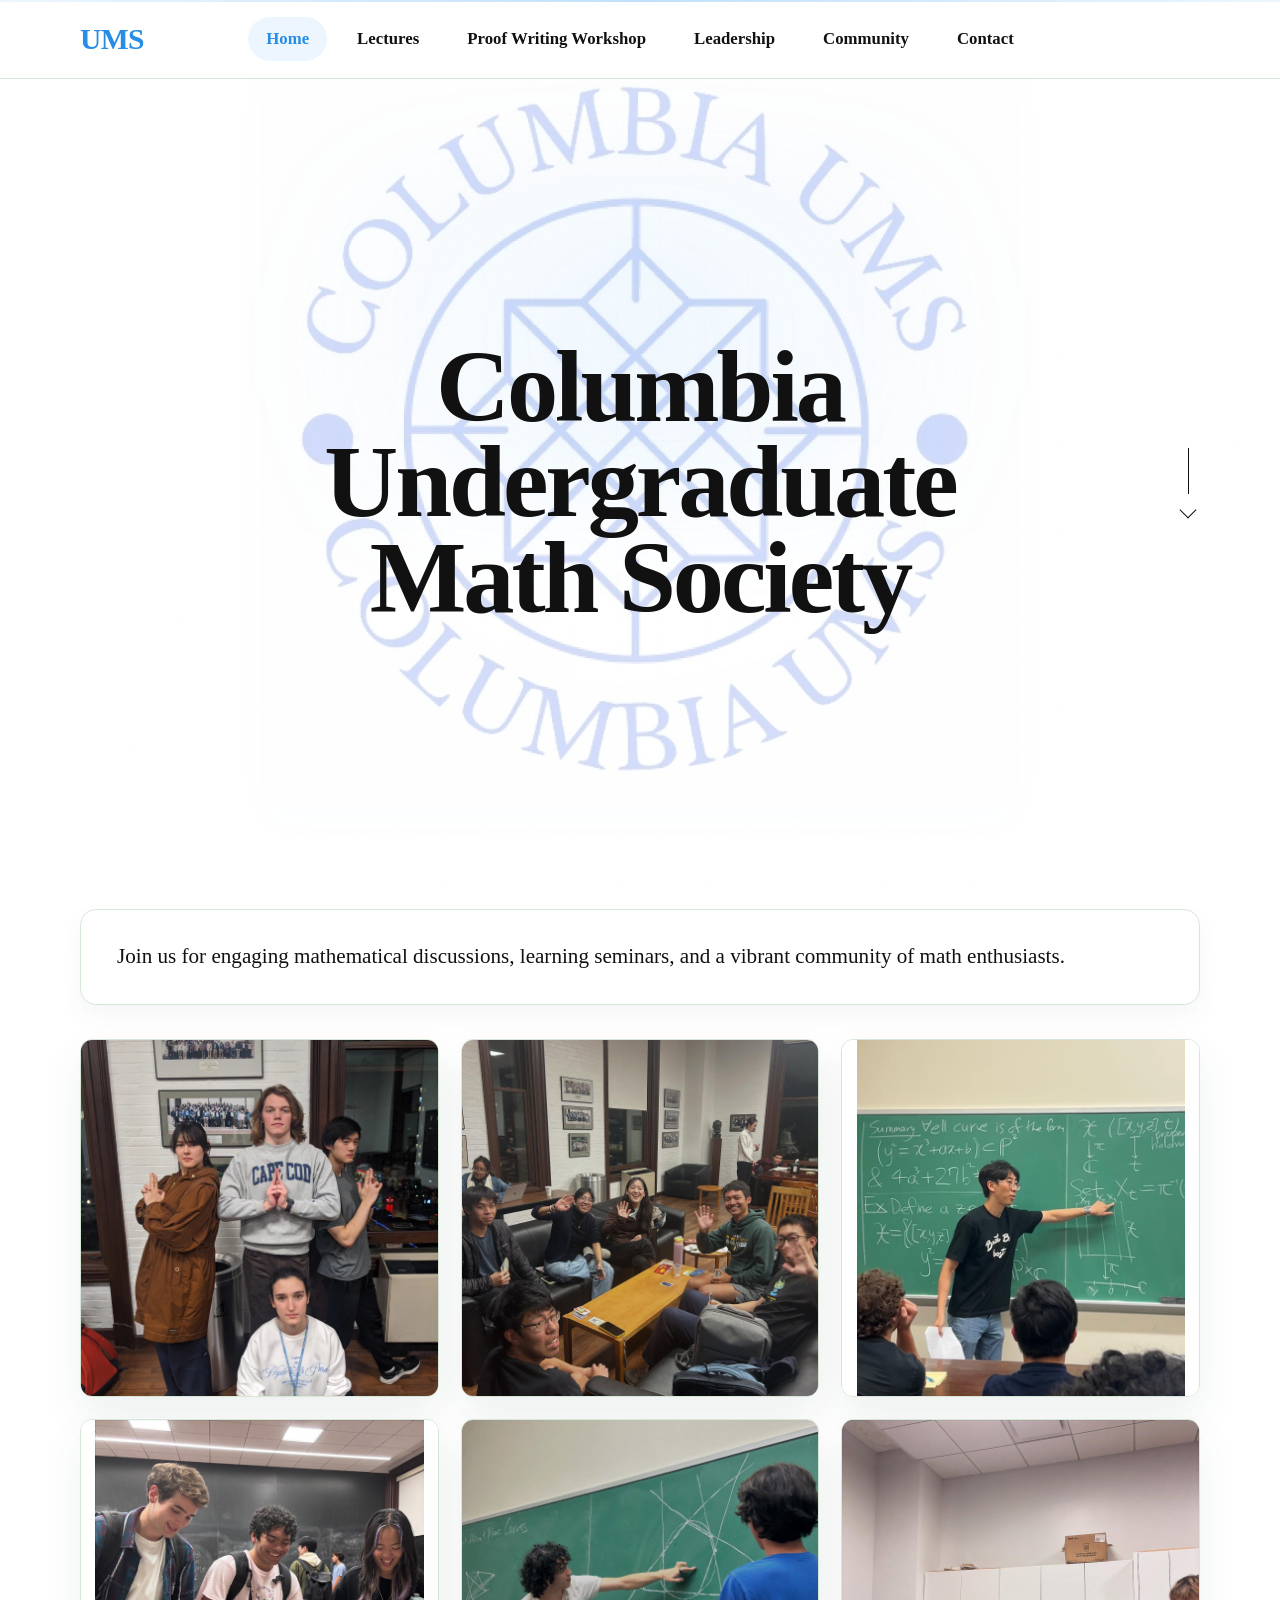
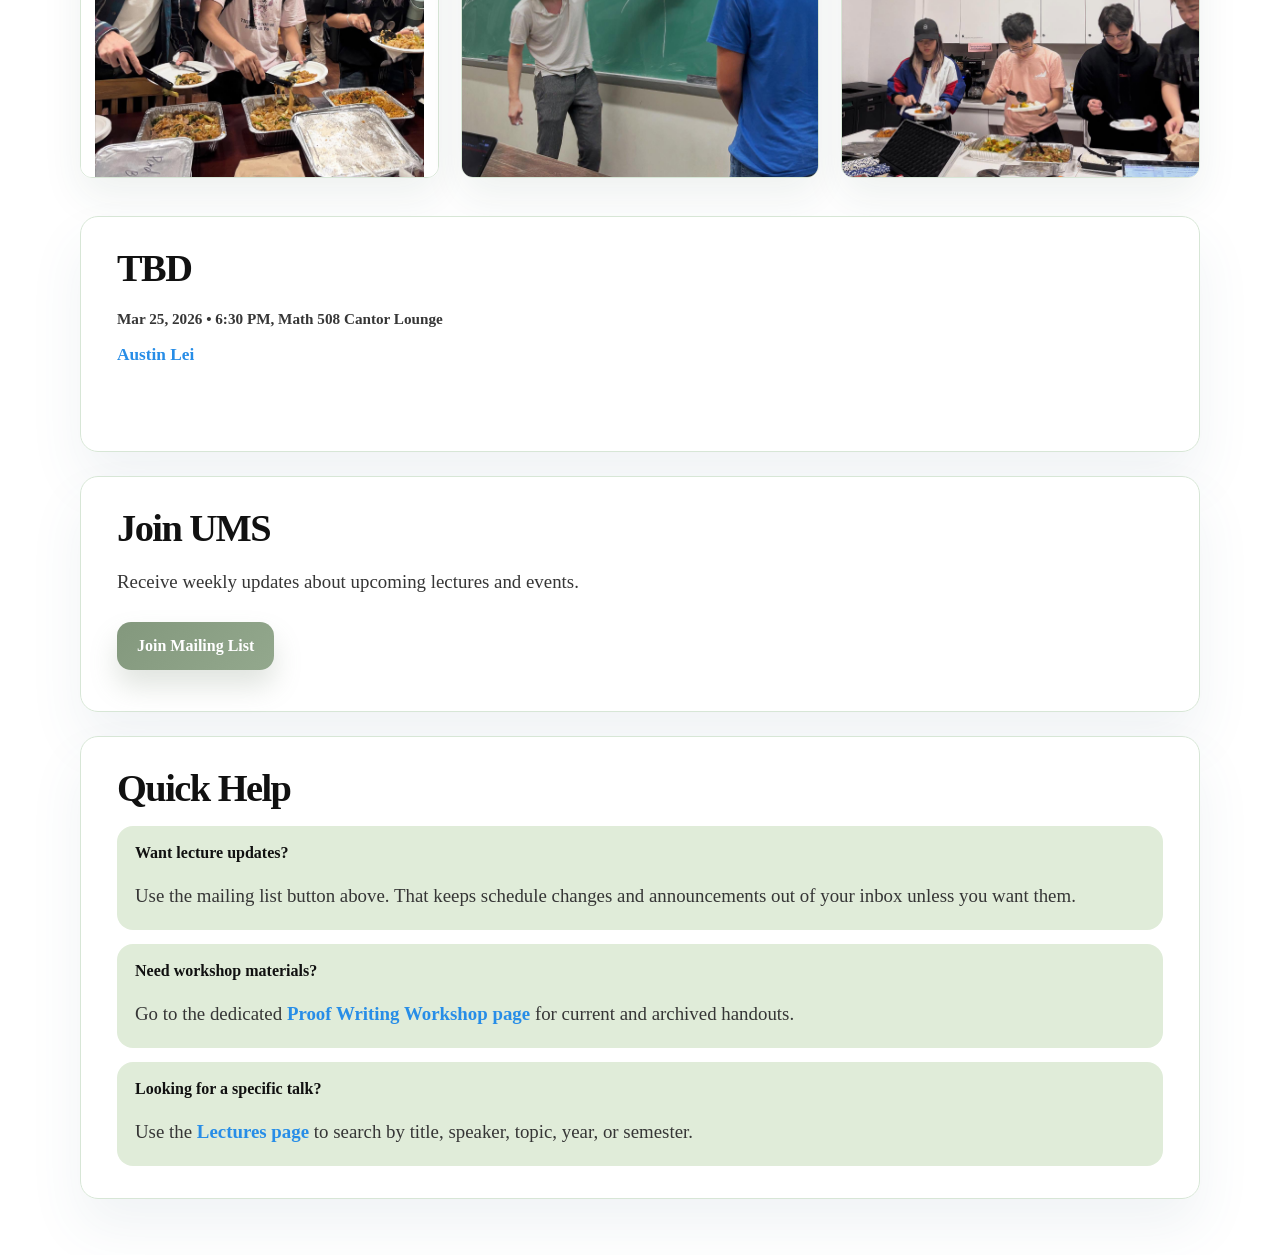
==== commit 560af51d: "Organize site photos and expand README" ====
--- a/index.html
+++ b/index.html
@@ -30,7 +30,7 @@
     <section class="home-stage">
       <div class="home-shell">
         <div class="home-logo-layer" aria-hidden="true">
-          <img src="317366469_1305154643616519_4335723146721153787_n.jpg" alt="">
+          <img src="assets/photos/branding/ums-logo.jpg" alt="">
         </div>
 
         <div class="home-content">
@@ -58,22 +58,22 @@
       <div class="shell">
         <div class="home-gallery">
           <figure class="home-photo-card" data-reveal>
-            <img src="assets/home-photo-pose.jpg" alt="Columbia Undergraduate Math Society students posing together in Cantor Lounge.">
+            <img src="assets/photos/home/home-photo-pose.jpg" alt="Columbia Undergraduate Math Society students posing together in Cantor Lounge.">
           </figure>
           <figure class="home-photo-card" data-reveal>
-            <img src="assets/home-photo-lounge.jpg" alt="Columbia Undergraduate Math Society students waving from a lounge gathering.">
+            <img src="assets/photos/home/home-photo-lounge.jpg" alt="Columbia Undergraduate Math Society students waving from a lounge gathering.">
           </figure>
           <figure class="home-photo-card" data-reveal>
-            <img src="assets/home-photo-elliptic-curve.jpg" alt="A Columbia Undergraduate Math Society student presenting at the chalkboard about elliptic curves.">
+            <img src="assets/photos/home/home-photo-elliptic-curve.jpg" alt="A Columbia Undergraduate Math Society student presenting at the chalkboard about elliptic curves.">
           </figure>
           <figure class="home-photo-card" data-reveal>
-            <img src="assets/home-photo-dinner.jpg" alt="Columbia Undergraduate Math Society students serving dinner after a meeting.">
+            <img src="assets/photos/home/home-photo-dinner.jpg" alt="Columbia Undergraduate Math Society students serving dinner after a meeting.">
           </figure>
           <figure class="home-photo-card" data-reveal>
-            <img src="assets/home-photo-plane-curves.jpg" alt="A Columbia Undergraduate Math Society student explaining plane curves at the chalkboard.">
+            <img src="assets/photos/home/home-photo-plane-curves.jpg" alt="A Columbia Undergraduate Math Society student explaining plane curves at the chalkboard.">
           </figure>
           <figure class="home-photo-card" data-reveal>
-            <img src="assets/home-photo-friendly.jpg" alt="Columbia Undergraduate Math Society students gathering together at a club event.">
+            <img src="assets/photos/home/home-photo-friendly.jpg" alt="Columbia Undergraduate Math Society students gathering together at a club event.">
           </figure>
         </div>
       </div>
--- a/styles.css
+++ b/styles.css
@@ -12,10 +12,10 @@
   --accent-soft: rgba(76, 168, 245, 0.1);
   --button-fill: #83987d;
   --button-fill-strong: #71866c;
-  --shadow: 0 20px 44px rgba(52, 98, 145, 0.08);
-  --shadow-soft: 0 10px 24px rgba(52, 98, 145, 0.06);
-  --radius: 22px;
-  --radius-sm: 14px;
+  --shadow: 0 18px 40px rgba(44, 72, 58, 0.08);
+  --shadow-soft: 0 10px 22px rgba(44, 72, 58, 0.05);
+  --radius: 18px;
+  --radius-sm: 12px;
   --radius-pill: 999px;
   --container: 1120px;
   --header-height: 78px;
@@ -46,7 +46,7 @@
     linear-gradient(90deg, rgba(205, 225, 205, 0.55) 1px, transparent 1px);
   background-size: 44px 44px;
   mask-image: radial-gradient(circle at center, rgba(0, 0, 0, 0.6), transparent 90%);
-  opacity: 0.22;
+  opacity: 0.16;
 }
 
 a {
@@ -75,7 +75,7 @@
   z-index: 50;
   background: rgba(255, 255, 255, 0.97);
   backdrop-filter: blur(14px);
-  border-bottom: 1px solid rgba(205, 225, 205, 0.9);
+  border-bottom: 1px solid rgba(205, 225, 205, 0.82);
 }
 
 .site-header::before {
@@ -137,10 +137,10 @@
 }
 
 .site-nav a {
-  padding: 13px 18px;
+  padding: 12px 18px;
   border-radius: var(--radius-pill);
   color: var(--heading);
-  font-size: 1.12rem;
+  font-size: 1.05rem;
   font-weight: 600;
   transition: background 0.2s ease, color 0.2s ease, transform 0.2s ease;
 }
@@ -161,11 +161,11 @@
 }
 
 .page-hero {
-  padding: 84px 0 34px;
+  padding: 88px 0 32px;
 }
 
 .page-hero.compact {
-  padding-bottom: 18px;
+  padding-bottom: 14px;
 }
 
 .hero-grid {
@@ -207,10 +207,10 @@
 }
 
 .page-hero h1 {
-  margin-top: 14px;
-  font-size: clamp(3rem, 7vw, 5.4rem);
-  line-height: 0.94;
-  letter-spacing: -0.05em;
+  margin-top: 8px;
+  font-size: clamp(3rem, 6vw, 4.8rem);
+  line-height: 0.97;
+  letter-spacing: -0.045em;
 }
 
 .lead {
@@ -379,7 +379,7 @@
 }
 
 .section {
-  padding: 26px 0 0;
+  padding: 34px 0 0;
 }
 
 .section-head {
@@ -409,8 +409,12 @@
 .section-copy {
   max-width: 700px;
   color: var(--muted);
-  font-size: 1rem;
-  line-height: 1.7;
+  font-size: 1.02rem;
+  line-height: 1.75;
+}
+
+.page-hero .section-copy {
+  margin-top: 14px;
 }
 
 .feature-grid,
@@ -455,14 +459,14 @@
 .contact-card,
 .workshop-card,
 .card {
-  padding: 24px;
+  padding: 26px;
 }
 
 .card-title,
 .contact-title {
-  font-size: 2rem;
-  line-height: 1.05;
-  letter-spacing: -0.03em;
+  font-size: 1.8rem;
+  line-height: 1.12;
+  letter-spacing: -0.028em;
 }
 
 .card-copy {
@@ -571,7 +575,7 @@
   display: grid;
   grid-template-columns: 220px minmax(0, 1fr);
   gap: 22px;
-  padding: 20px;
+  padding: 22px;
   overflow: hidden;
 }
 
@@ -627,9 +631,9 @@
 }
 
 .lecture-title {
-  font-size: clamp(1.7rem, 3vw, 2.4rem);
-  line-height: 1.1;
-  letter-spacing: -0.04em;
+  font-size: clamp(1.55rem, 2.6vw, 2.15rem);
+  line-height: 1.14;
+  letter-spacing: -0.032em;
 }
 
 .lecture-subtitle {
@@ -703,8 +707,8 @@
 .year-nav {
   display: flex;
   flex-wrap: wrap;
-  gap: 10px;
-  margin-bottom: 24px;
+  gap: 12px;
+  margin-bottom: 28px;
 }
 
 .year-nav a {
@@ -715,19 +719,26 @@
   color: var(--heading);
   font-size: 1.05rem;
   font-weight: 700;
+  box-shadow: var(--shadow-soft);
 }
 
 .year-section {
-  margin-top: 24px;
+  margin-top: 32px;
+}
+
+.year-section + .year-section {
+  margin-top: 88px;
+  padding-top: 40px;
+  border-top: 2px solid var(--line);
 }
 
 .year-section h2 {
-  margin: 0 0 16px;
+  margin: 0 0 22px;
   color: var(--heading);
   font-family: "Times New Roman", Times, serif;
-  font-size: 2.3rem;
-  font-weight: 700;
-  letter-spacing: -0.04em;
+  font-size: 2.15rem;
+  font-weight: 700;
+  letter-spacing: -0.03em;
 }
 
 .workshop-card .year-tag,
@@ -742,9 +753,9 @@
 
 .workshop-title {
   margin-top: 10px;
-  font-size: 2rem;
-  line-height: 1.15;
-  letter-spacing: -0.04em;
+  font-size: 1.7rem;
+  line-height: 1.18;
+  letter-spacing: -0.03em;
 }
 
 .workshop-meta {
@@ -784,9 +795,9 @@
 }
 
 .leader-name {
-  font-size: 1.9rem;
-  line-height: 1.1;
-  letter-spacing: -0.04em;
+  font-size: 1.65rem;
+  line-height: 1.12;
+  letter-spacing: -0.03em;
 }
 
 .leader-copy {
@@ -814,7 +825,7 @@
 
 .history-year {
   color: var(--heading);
-  font-size: 2rem;
+  font-size: 1.7rem;
   font-weight: 700;
   line-height: 1;
 }
@@ -920,19 +931,20 @@
 }
 
 .site-footer {
-  padding: 40px 0 52px;
-  color: var(--muted);
-  font-size: 0.95rem;
+  padding: 44px 0 52px;
+  color: var(--muted);
+  font-size: 0.96rem;
 }
 
 .footer-inner {
   display: flex;
   align-items: center;
-  justify-content: space-between;
+  justify-content: center;
   gap: 18px;
   flex-wrap: wrap;
   border-top: 1px solid var(--line);
-  padding-top: 18px;
+  padding-top: 20px;
+  text-align: center;
 }
 
 .inline-link {
@@ -1048,7 +1060,7 @@
   padding: 30px 36px;
   border-radius: 16px;
   border: 1px solid var(--line);
-  background: rgba(252, 255, 251, 0.94);
+  background: rgba(255, 255, 255, 0.96);
   box-shadow: var(--shadow-soft);
   color: var(--heading);
   font-size: clamp(1.05rem, 1.7vw, 1.32rem);
@@ -1072,7 +1084,7 @@
   overflow: hidden;
   border-radius: 12px;
   border: 1px solid var(--line);
-  background: rgba(252, 255, 251, 0.94);
+  background: rgba(255, 255, 255, 0.96);
   box-shadow: var(--shadow);
 }
 
@@ -1099,7 +1111,7 @@
   min-height: 236px;
   padding: 32px 36px;
   border-radius: 18px;
-  background: rgba(252, 255, 251, 0.94);
+  background: rgba(255, 255, 255, 0.96);
   border: 1px solid var(--line);
   box-shadow: 0 28px 54px rgba(63, 96, 129, 0.08);
   backdrop-filter: blur(6px);
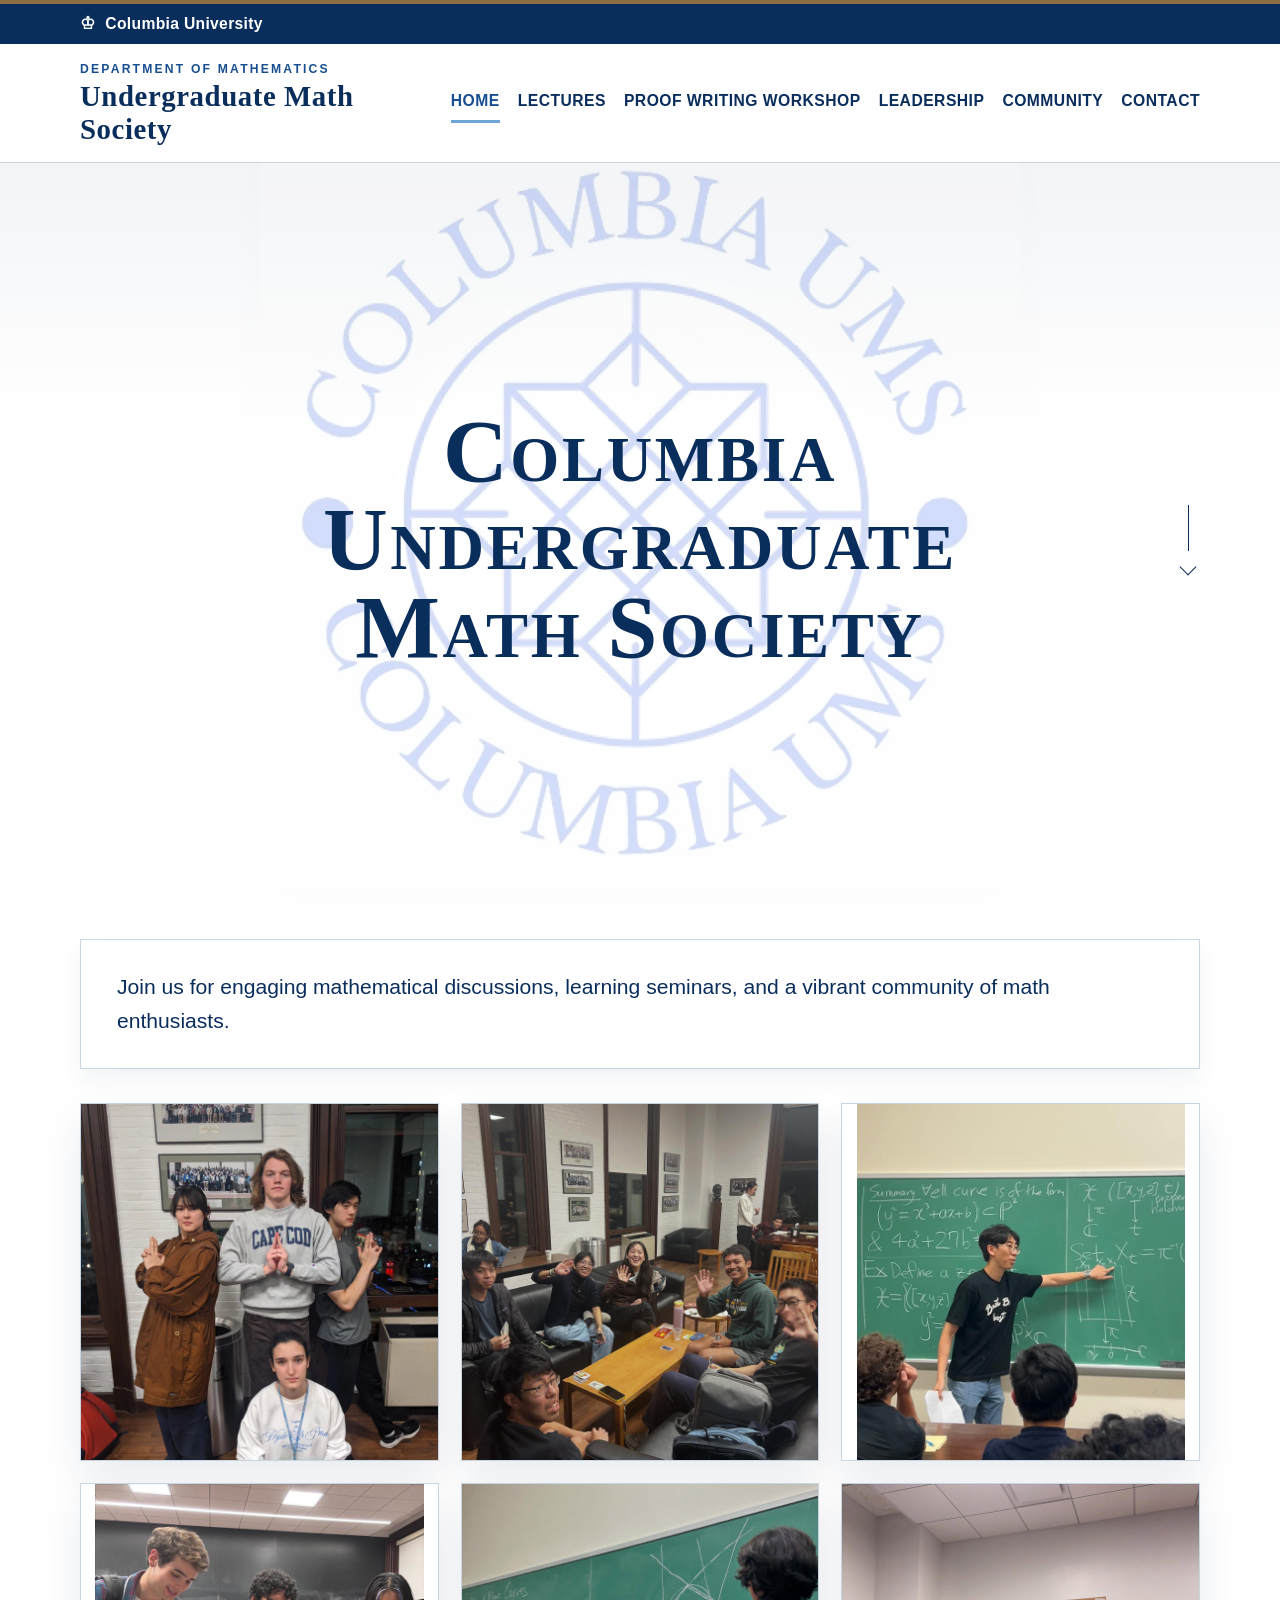
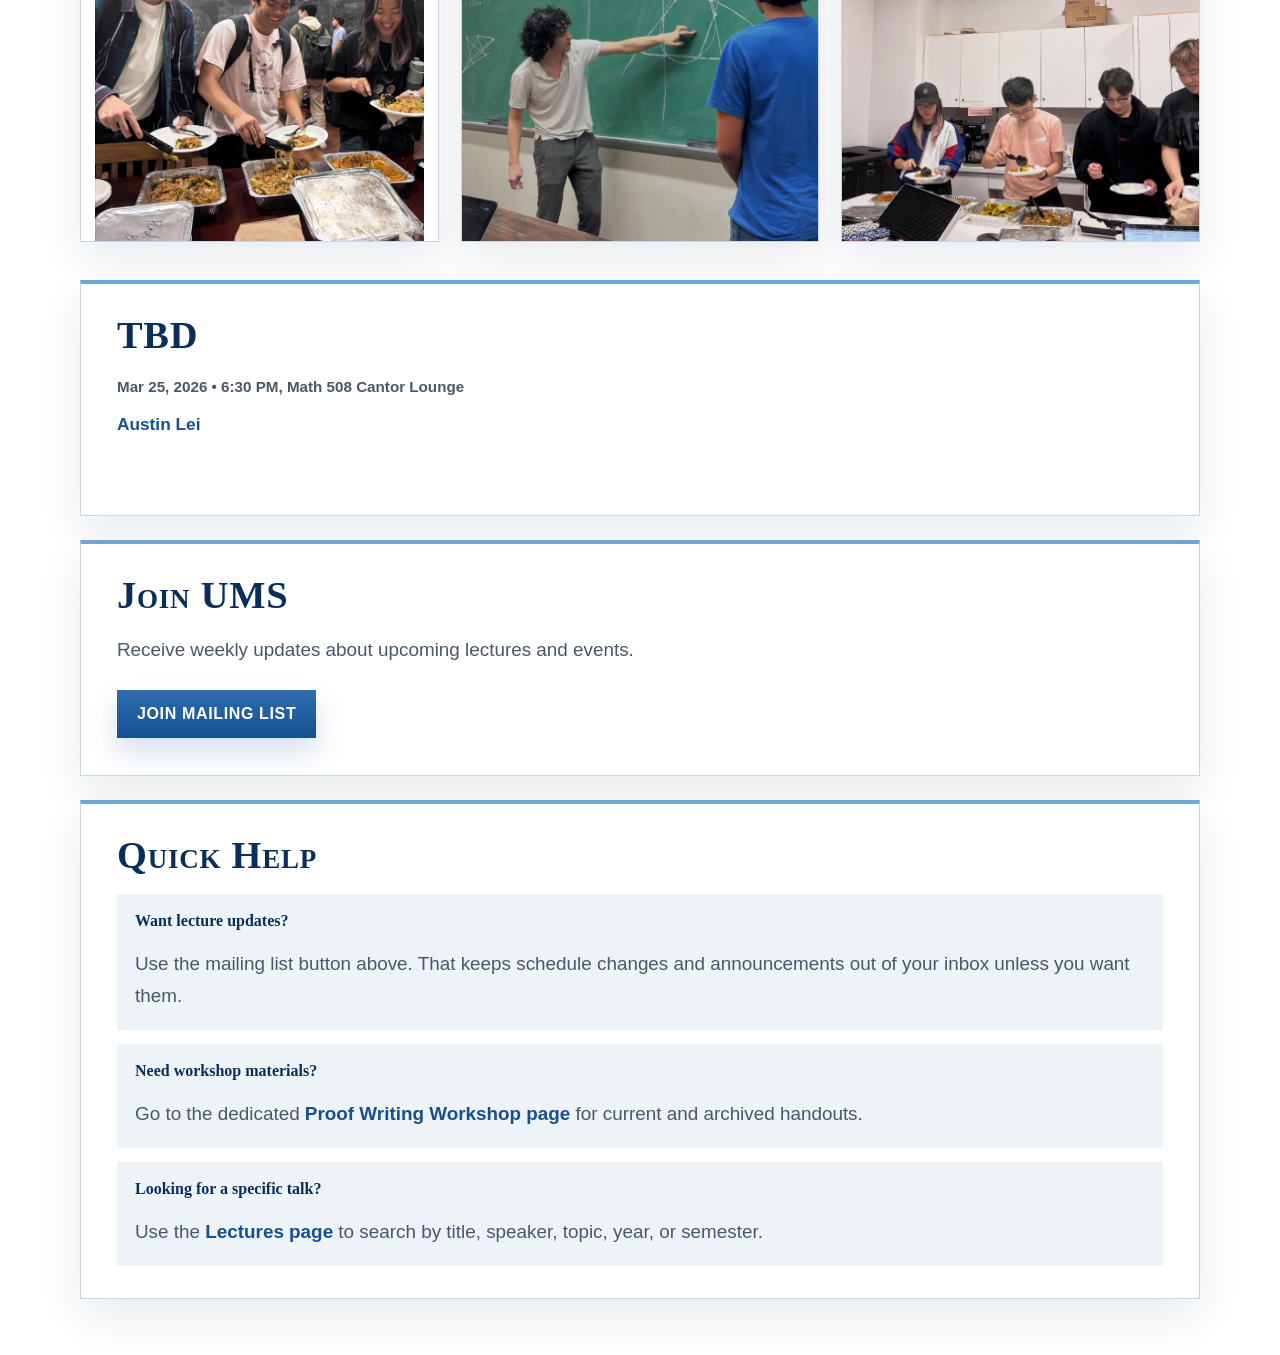
==== commit 78cbf485: "Restyle site with Columbia-inspired branding" ====
--- a/index.html
+++ b/index.html
@@ -9,10 +9,18 @@
 </head>
 <body>
   <header class="site-header">
+    <div class="columbia-strip">
+      <div class="shell columbia-strip-inner">
+        <a class="columbia-home" href="https://www.columbia.edu/" target="_blank" rel="noreferrer">
+          <span class="columbia-crown" aria-hidden="true">♔</span>
+          <span>Columbia University</span>
+        </a>
+      </div>
+    </div>
     <div class="shell header-inner">
       <a class="brand" href="index.html">
-        <span class="brand-mark" aria-hidden="true"></span>
-        <span>UMS</span>
+        <span class="brand-kicker">Department of Mathematics</span>
+        <span class="brand-name">Undergraduate Math Society</span>
       </a>
       <button class="menu-toggle" type="button" data-menu-toggle aria-expanded="false" aria-controls="site-nav">Menu</button>
       <nav class="site-nav" id="site-nav" data-site-nav aria-label="Primary">
--- a/styles.css
+++ b/styles.css
@@ -1,24 +1,27 @@
 :root {
   --bg: #ffffff;
   --surface: #ffffff;
-  --surface-strong: #e0ecd9;
-  --line: #d7e6d6;
-  --line-strong: #b8d8bb;
-  --text: #111111;
-  --heading: #111111;
-  --muted: #363636;
-  --accent: #4ca8f5;
-  --accent-strong: #278de7;
-  --accent-soft: rgba(76, 168, 245, 0.1);
-  --button-fill: #83987d;
-  --button-fill-strong: #71866c;
-  --shadow: 0 18px 40px rgba(44, 72, 58, 0.08);
-  --shadow-soft: 0 10px 22px rgba(44, 72, 58, 0.05);
+  --surface-strong: #eef3f8;
+  --line: #c8d5e3;
+  --line-strong: #9fb5cb;
+  --text: #1d2430;
+  --heading: #0a2e5c;
+  --muted: #49576a;
+  --accent: #6ea6d7;
+  --accent-strong: #184f90;
+  --accent-soft: rgba(110, 166, 215, 0.14);
+  --button-fill: #184f90;
+  --button-fill-strong: #103d6f;
+  --shadow: 0 18px 40px rgba(16, 45, 84, 0.09);
+  --shadow-soft: 0 10px 22px rgba(16, 45, 84, 0.06);
   --radius: 18px;
   --radius-sm: 12px;
   --radius-pill: 999px;
   --container: 1120px;
-  --header-height: 78px;
+  --header-height: 132px;
+  --display-font: "Trajan Pro 3", "Times New Roman", Georgia, serif;
+  --body-font: "Adobe Garamond Pro", Garamond, Baskerville, Georgia, serif;
+  --ui-font: "Proxima Nova", "Avenir Next", "Helvetica Neue", Arial, sans-serif;
 }
 
 * {
@@ -33,20 +36,11 @@
   margin: 0;
   color: var(--text);
   background: var(--bg);
-  font-family: "Times New Roman", Times, serif;
+  font-family: var(--body-font);
 }
 
 body::before {
-  content: "";
-  position: fixed;
-  inset: 0;
-  pointer-events: none;
-  background-image:
-    linear-gradient(rgba(205, 225, 205, 0.55) 1px, transparent 1px),
-    linear-gradient(90deg, rgba(205, 225, 205, 0.55) 1px, transparent 1px);
-  background-size: 44px 44px;
-  mask-image: radial-gradient(circle at center, rgba(0, 0, 0, 0.6), transparent 90%);
-  opacity: 0.16;
+  display: none;
 }
 
 a {
@@ -73,17 +67,42 @@
   position: sticky;
   top: 0;
   z-index: 50;
-  background: rgba(255, 255, 255, 0.97);
+  background: rgba(255, 255, 255, 0.99);
   backdrop-filter: blur(14px);
-  border-bottom: 1px solid rgba(205, 225, 205, 0.82);
+  border-bottom: 1px solid var(--line);
 }
 
 .site-header::before {
-  content: "";
-  position: absolute;
-  inset: 0 0 auto;
-  height: 2px;
-  background: linear-gradient(90deg, rgba(76, 168, 245, 0.1), rgba(76, 168, 245, 0.35), rgba(76, 168, 245, 0.1));
+  display: none;
+}
+
+.columbia-strip {
+  background: var(--heading);
+  color: #ffffff;
+  border-top: 4px solid #8c6f45;
+}
+
+.columbia-strip-inner {
+  min-height: 40px;
+  display: flex;
+  align-items: center;
+}
+
+.columbia-home {
+  display: inline-flex;
+  align-items: center;
+  gap: 10px;
+  color: #ffffff;
+  font-family: var(--ui-font);
+  font-size: 0.98rem;
+  font-weight: 600;
+  letter-spacing: 0.02em;
+  text-transform: none;
+}
+
+.columbia-crown {
+  font-size: 1.05rem;
+  line-height: 1;
 }
 
 .shell {
@@ -92,63 +111,81 @@
 }
 
 .header-inner {
-  min-height: var(--header-height);
-  display: grid;
-  grid-template-columns: 1fr auto 1fr;
+  min-height: calc(var(--header-height) - 40px);
+  display: grid;
+  grid-template-columns: minmax(260px, 1fr) auto;
   align-items: center;
-  gap: 20px;
+  gap: 28px;
+  padding: 18px 0 16px;
 }
 
 .brand {
-  display: inline-flex;
-  align-items: center;
+  display: grid;
+  gap: 4px;
   grid-column: 1;
   justify-self: start;
-  gap: 0;
+  color: var(--heading);
+}
+
+.brand-kicker {
   color: var(--accent-strong);
-  font-weight: 700;
-  font-size: 1.85rem;
-  letter-spacing: -0.02em;
-}
-
-.brand-mark {
-  display: none;
+  font-family: var(--ui-font);
+  font-size: 0.76rem;
+  font-weight: 700;
+  letter-spacing: 0.18em;
+  text-transform: uppercase;
+}
+
+.brand-name {
+  color: var(--heading);
+  font-family: var(--display-font);
+  font-size: 1.8rem;
+  font-weight: 700;
+  letter-spacing: 0.02em;
 }
 
 .menu-toggle {
   display: none;
-  grid-column: 3;
+  grid-column: 2;
   justify-self: end;
   border: 1px solid var(--line);
-  border-radius: 12px;
+  border-radius: 0;
   background: var(--surface);
   color: var(--heading);
   padding: 10px 14px;
-  font-weight: 700;
+  font-family: var(--ui-font);
+  font-weight: 600;
+  letter-spacing: 0.03em;
+  text-transform: uppercase;
 }
 
 .site-nav {
   grid-column: 2;
   display: flex;
   align-items: center;
-  justify-self: center;
-  justify-content: center;
-  gap: 12px;
+  justify-self: end;
+  justify-content: flex-end;
+  gap: 18px;
 }
 
 .site-nav a {
-  padding: 12px 18px;
-  border-radius: var(--radius-pill);
-  color: var(--heading);
-  font-size: 1.05rem;
+  padding: 6px 0 10px;
+  border-radius: 0;
+  border-bottom: 3px solid transparent;
+  color: var(--heading);
+  font-family: var(--ui-font);
+  font-size: 0.98rem;
   font-weight: 600;
-  transition: background 0.2s ease, color 0.2s ease, transform 0.2s ease;
+  letter-spacing: 0.03em;
+  text-transform: uppercase;
+  transition: border-color 0.2s ease, color 0.2s ease, transform 0.2s ease;
 }
 
 .site-nav a:hover,
 .site-nav a.active {
-  background: var(--accent-soft);
+  background: transparent;
   color: var(--accent-strong);
+  border-bottom-color: var(--accent);
 }
 
 .site-nav a:hover {
@@ -202,15 +239,16 @@
 .contact-title {
   margin: 0;
   color: var(--heading);
-  font-family: "Times New Roman", Times, serif;
+  font-family: var(--display-font);
   font-weight: 700;
 }
 
 .page-hero h1 {
   margin-top: 8px;
-  font-size: clamp(3rem, 6vw, 4.8rem);
-  line-height: 0.97;
-  letter-spacing: -0.045em;
+  font-size: clamp(2.6rem, 5.5vw, 4.25rem);
+  line-height: 1.02;
+  letter-spacing: 0.03em;
+  font-variant: small-caps;
 }
 
 .lead {
@@ -237,21 +275,24 @@
   gap: 10px;
   min-height: 48px;
   padding: 0 20px;
-  border-radius: 14px;
-  font-weight: 700;
+  border-radius: 0;
+  font-family: var(--ui-font);
+  font-weight: 700;
+  letter-spacing: 0.04em;
+  text-transform: uppercase;
   transition: transform 0.2s ease, background 0.2s ease, border-color 0.2s ease, color 0.2s ease;
 }
 
 .button {
   border: 0;
-  background: linear-gradient(135deg, var(--button-fill), #93a88d);
+  background: linear-gradient(180deg, #2c6db0, var(--button-fill));
   color: #ffffff;
-  box-shadow: 0 16px 28px rgba(113, 134, 108, 0.22);
+  box-shadow: 0 14px 28px rgba(24, 79, 144, 0.18);
 }
 
 .button:hover {
   transform: translateY(-1px);
-  background: linear-gradient(135deg, var(--button-fill-strong), #7f9279);
+  background: linear-gradient(180deg, #275f9a, var(--button-fill-strong));
 }
 
 .button-secondary {
@@ -286,7 +327,7 @@
 .filter-panel {
   background: rgba(255, 255, 255, 0.96);
   border: 1px solid var(--line);
-  border-radius: var(--radius);
+  border-radius: 0;
   box-shadow: var(--shadow);
 }
 
@@ -337,6 +378,7 @@
 
 .math-panel .label {
   color: var(--accent-strong);
+  font-family: var(--ui-font);
   font-size: 0.8rem;
   font-weight: 800;
   letter-spacing: 0.07em;
@@ -354,6 +396,7 @@
 .microcopy {
   margin-top: 12px;
   color: var(--muted);
+  font-family: var(--ui-font);
   line-height: 1.65;
 }
 
@@ -371,9 +414,10 @@
 
 .stat-pill {
   padding: 10px 14px;
-  border-radius: 999px;
+  border-radius: 0;
   background: var(--surface-strong);
   color: var(--heading);
+  font-family: var(--ui-font);
   font-size: 0.95rem;
   font-weight: 700;
 }
@@ -392,23 +436,26 @@
 
 .section-title {
   font-size: clamp(2.2rem, 4vw, 3.5rem);
-  line-height: 1;
-  letter-spacing: -0.04em;
+  line-height: 1.05;
+  letter-spacing: 0.02em;
+  font-variant: small-caps;
 }
 
 .subsection-title {
   margin: 0 0 20px;
   color: var(--heading);
-  font-family: "Times New Roman", Times, serif;
+  font-family: var(--display-font);
   font-size: clamp(1.7rem, 2.6vw, 2.35rem);
   line-height: 1.05;
   font-weight: 700;
-  letter-spacing: -0.03em;
+  letter-spacing: 0.02em;
+  font-variant: small-caps;
 }
 
 .section-copy {
   max-width: 700px;
   color: var(--muted);
+  font-family: var(--ui-font);
   font-size: 1.02rem;
   line-height: 1.75;
 }
@@ -466,12 +513,13 @@
 .contact-title {
   font-size: 1.8rem;
   line-height: 1.12;
-  letter-spacing: -0.028em;
+  letter-spacing: 0.02em;
 }
 
 .card-copy {
   margin-top: 12px;
   color: var(--muted);
+  font-family: var(--ui-font);
   line-height: 1.7;
 }
 
@@ -484,11 +532,14 @@
 
 .meta-pill {
   padding: 8px 12px;
-  border-radius: 999px;
-  background: var(--surface-strong);
-  color: var(--heading);
+  border-radius: 0;
+  background: #edf3f9;
+  color: var(--accent-strong);
+  font-family: var(--ui-font);
   font-size: 0.88rem;
   font-weight: 700;
+  letter-spacing: 0.04em;
+  text-transform: uppercase;
 }
 
 .split-card {
@@ -512,8 +563,11 @@
   display: block;
   margin-bottom: 8px;
   color: var(--muted);
+  font-family: var(--ui-font);
   font-size: 0.9rem;
   font-weight: 700;
+  letter-spacing: 0.04em;
+  text-transform: uppercase;
 }
 
 .field,
@@ -521,10 +575,11 @@
   width: 100%;
   min-height: 52px;
   border: 1px solid var(--line);
-  border-radius: 14px;
+  border-radius: 0;
   background: #ffffff;
   color: var(--heading);
   padding: 0 16px;
+  font-family: var(--ui-font);
   outline: none;
   transition: border-color 0.2s ease, box-shadow 0.2s ease;
 }
@@ -543,6 +598,7 @@
   flex-wrap: wrap;
   margin: 18px 0 10px;
   color: var(--muted);
+  font-family: var(--ui-font);
 }
 
 .term-group {
@@ -560,10 +616,11 @@
 .term-heading h2 {
   margin: 0;
   color: var(--heading);
-  font-family: "Times New Roman", Times, serif;
+  font-family: var(--display-font);
   font-size: 2rem;
   font-weight: 700;
-  letter-spacing: -0.03em;
+  letter-spacing: 0.02em;
+  font-variant: small-caps;
 }
 
 .lecture-list {
@@ -582,10 +639,10 @@
 .lecture-art {
   position: relative;
   min-height: 180px;
-  border-radius: 18px;
+  border-radius: 0;
   padding: 18px;
-  background: linear-gradient(160deg, rgba(76, 168, 245, 0.12), rgba(76, 168, 245, 0.02));
-  border: 1px solid rgba(76, 168, 245, 0.16);
+  background: linear-gradient(160deg, rgba(110, 166, 215, 0.16), rgba(237, 243, 249, 0.85));
+  border: 1px solid rgba(24, 79, 144, 0.14);
   overflow: hidden;
 }
 
@@ -602,9 +659,10 @@
   z-index: 1;
   display: inline-flex;
   padding: 8px 10px;
-  border-radius: 999px;
-  background: rgba(255, 255, 255, 0.82);
+  border-radius: 0;
+  background: rgba(255, 255, 255, 0.88);
   color: var(--accent-strong);
+  font-family: var(--ui-font);
   font-size: 0.78rem;
   font-weight: 800;
   letter-spacing: 0.08em;
@@ -639,6 +697,7 @@
 .lecture-subtitle {
   margin-top: 10px;
   color: var(--accent-strong);
+  font-family: var(--ui-font);
   font-size: 1rem;
   font-weight: 800;
 }
@@ -663,8 +722,11 @@
   background: var(--button-fill);
   color: #ffffff;
   padding: 10px 14px;
-  border-radius: 12px;
-  font-weight: 700;
+  border-radius: 0;
+  font-family: var(--ui-font);
+  font-weight: 700;
+  letter-spacing: 0.04em;
+  text-transform: uppercase;
 }
 
 .lecture-toggle:hover {
@@ -713,13 +775,16 @@
 
 .year-nav a {
   padding: 16px 28px;
-  border-radius: 999px;
-  background: #d2e3ca;
-  border: 1px solid #bdd2b4;
-  color: var(--heading);
+  border-radius: 0;
+  background: #edf3f9;
+  border: 1px solid var(--line);
+  color: var(--accent-strong);
+  font-family: var(--ui-font);
   font-size: 1.05rem;
   font-weight: 700;
   box-shadow: var(--shadow-soft);
+  letter-spacing: 0.04em;
+  text-transform: uppercase;
 }
 
 .year-section {
@@ -735,16 +800,18 @@
 .year-section h2 {
   margin: 0 0 22px;
   color: var(--heading);
-  font-family: "Times New Roman", Times, serif;
+  font-family: var(--display-font);
   font-size: 2.15rem;
   font-weight: 700;
-  letter-spacing: -0.03em;
+  letter-spacing: 0.02em;
+  font-variant: small-caps;
 }
 
 .workshop-card .year-tag,
 .leader-role,
 .contact-tag {
   color: var(--accent-strong);
+  font-family: var(--ui-font);
   font-size: 0.95rem;
   font-weight: 800;
   letter-spacing: 0.08em;
@@ -779,7 +846,7 @@
   width: 100%;
   height: 280px;
   object-fit: cover;
-  background: var(--surface-strong);
+  background: #f6f8fb;
 }
 
 .leader-image.upper-crop {
@@ -803,6 +870,7 @@
 .leader-copy {
   margin-top: 12px;
   color: var(--muted);
+  font-family: var(--ui-font);
   line-height: 1.7;
 }
 
@@ -842,6 +910,7 @@
 
 .history-row strong {
   color: var(--accent-strong);
+  font-family: var(--ui-font);
   font-size: 0.92rem;
   font-weight: 800;
   letter-spacing: 0.08em;
@@ -850,6 +919,7 @@
 
 .history-row span {
   color: var(--heading);
+  font-family: var(--ui-font);
   line-height: 1.6;
 }
 
@@ -888,7 +958,7 @@
   justify-content: space-between;
   gap: 16px;
   padding: 16px 18px;
-  border-radius: 16px;
+  border-radius: 0;
   background: var(--surface-strong);
 }
 
@@ -915,7 +985,7 @@
 
 .faq-item {
   padding: 18px;
-  border-radius: 16px;
+  border-radius: 0;
   background: var(--surface-strong);
 }
 
@@ -932,7 +1002,9 @@
 
 .site-footer {
   padding: 44px 0 52px;
-  color: var(--muted);
+  color: rgba(255, 255, 255, 0.9);
+  background: var(--heading);
+  font-family: var(--ui-font);
   font-size: 0.96rem;
 }
 
@@ -942,7 +1014,7 @@
   justify-content: center;
   gap: 18px;
   flex-wrap: wrap;
-  border-top: 1px solid var(--line);
+  border-top: 1px solid rgba(255, 255, 255, 0.18);
   padding-top: 20px;
   text-align: center;
 }
@@ -964,10 +1036,8 @@
 .home-stage::before {
   content: "";
   position: absolute;
-  inset: 10% 12% auto;
-  height: 360px;
-  background: radial-gradient(circle, rgba(76, 168, 245, 0.11), transparent 70%);
-  filter: blur(46px);
+  inset: 0;
+  background: linear-gradient(180deg, rgba(8, 43, 89, 0.05), transparent 34%);
   pointer-events: none;
 }
 
@@ -991,7 +1061,7 @@
   width: 100%;
   height: auto;
   mix-blend-mode: multiply;
-  filter: drop-shadow(0 16px 24px rgba(76, 168, 245, 0.08));
+  filter: drop-shadow(0 18px 30px rgba(24, 79, 144, 0.08));
 }
 
 .home-content {
@@ -1013,12 +1083,14 @@
 }
 
 .home-title {
-  font-size: clamp(3.8rem, 8vw, 6.9rem);
-  line-height: 0.93;
-  letter-spacing: -0.03em;
+  font-family: var(--display-font);
+  font-size: clamp(3.4rem, 7vw, 6rem);
+  line-height: 0.98;
+  letter-spacing: 0.03em;
   color: var(--heading);
   font-weight: 700;
   text-wrap: balance;
+  font-variant: small-caps;
 }
 
 .scroll-indicator {
@@ -1058,11 +1130,12 @@
   max-width: none;
   margin: 0;
   padding: 30px 36px;
-  border-radius: 16px;
+  border-radius: 0;
   border: 1px solid var(--line);
   background: rgba(255, 255, 255, 0.96);
   box-shadow: var(--shadow-soft);
   color: var(--heading);
+  font-family: var(--ui-font);
   font-size: clamp(1.05rem, 1.7vw, 1.32rem);
   line-height: 1.6;
   text-align: left;
@@ -1082,7 +1155,7 @@
   margin: 0;
   aspect-ratio: 1 / 1;
   overflow: hidden;
-  border-radius: 12px;
+  border-radius: 0;
   border: 1px solid var(--line);
   background: rgba(255, 255, 255, 0.96);
   box-shadow: var(--shadow);
@@ -1110,26 +1183,28 @@
 .home-card {
   min-height: 236px;
   padding: 32px 36px;
-  border-radius: 18px;
+  border-radius: 0;
   background: rgba(255, 255, 255, 0.96);
   border: 1px solid var(--line);
-  box-shadow: 0 28px 54px rgba(63, 96, 129, 0.08);
-  backdrop-filter: blur(6px);
+  border-top: 4px solid var(--accent);
+  box-shadow: var(--shadow);
 }
 
 .home-card h2 {
   margin: 0;
   color: var(--heading);
-  font-family: "Times New Roman", Times, serif;
+  font-family: var(--display-font);
   font-size: clamp(1.95rem, 3vw, 2.8rem);
-  line-height: 1;
-  font-weight: 700;
-  letter-spacing: -0.04em;
+  line-height: 1.04;
+  font-weight: 700;
+  letter-spacing: 0.02em;
+  font-variant: small-caps;
 }
 
 .home-card p {
   margin: 18px 0 0;
   color: var(--muted);
+  font-family: var(--ui-font);
   font-size: 1.18rem;
   line-height: 1.7;
 }
@@ -1137,6 +1212,7 @@
 .home-card .event-meta {
   margin-top: 18px;
   color: var(--muted);
+  font-family: var(--ui-font);
   font-size: 0.95rem;
   font-weight: 700;
   line-height: 1.7;
@@ -1145,6 +1221,7 @@
 .home-card .event-speaker {
   margin-top: 14px;
   color: var(--accent-strong);
+  font-family: var(--ui-font);
   font-size: 1.08rem;
   font-weight: 800;
 }
@@ -1261,7 +1338,7 @@
 
 @media (max-width: 840px) {
   body::before {
-    opacity: 0.14;
+    display: none;
   }
 
   .menu-toggle {
@@ -1282,12 +1359,14 @@
 
   .site-nav a {
     width: 100%;
+    border-bottom-width: 1px;
+    padding: 12px 0;
   }
 
   .header-inner {
     display: flex;
     flex-wrap: wrap;
-    padding: 12px 0;
+    padding: 14px 0;
   }
 
   .page-hero {
@@ -1353,7 +1432,7 @@
   .home-card {
     min-height: 0;
     padding: 24px;
-    border-radius: 24px;
+    border-radius: 0;
   }
 
   .section-title {
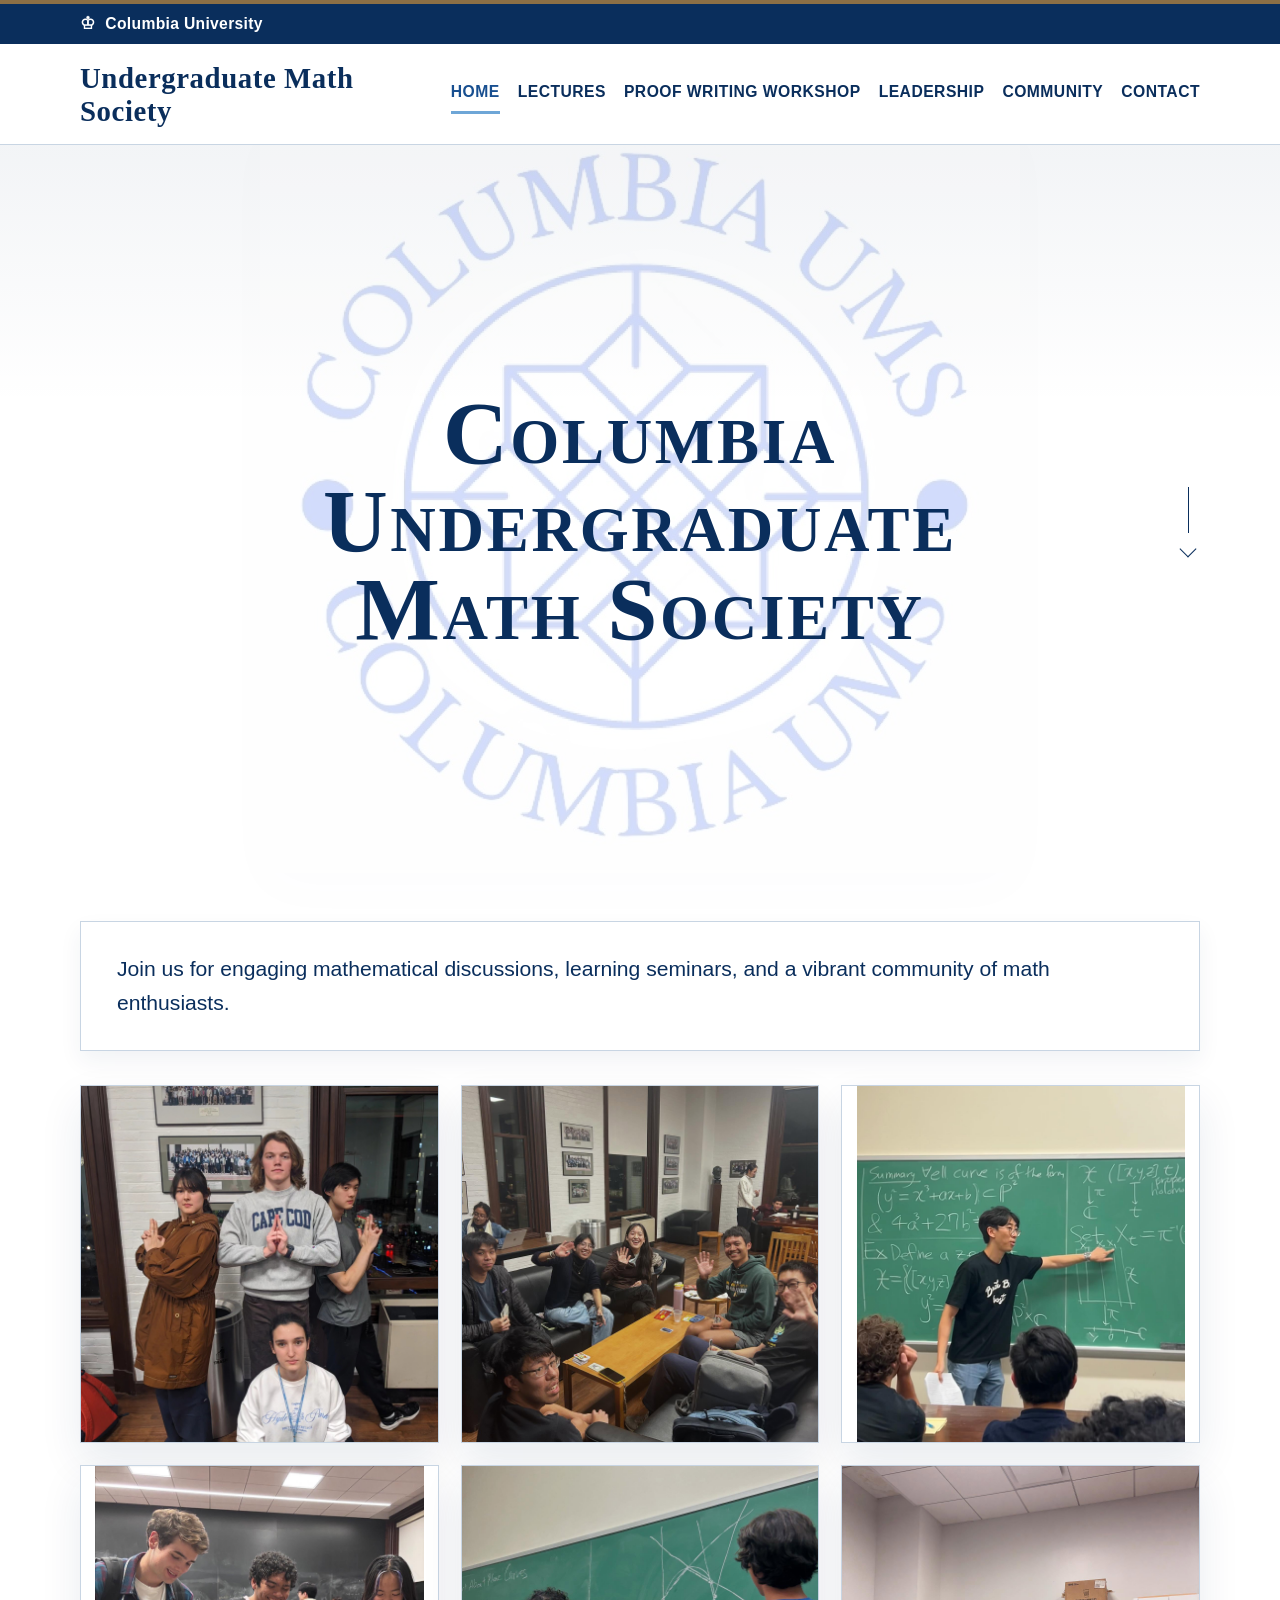
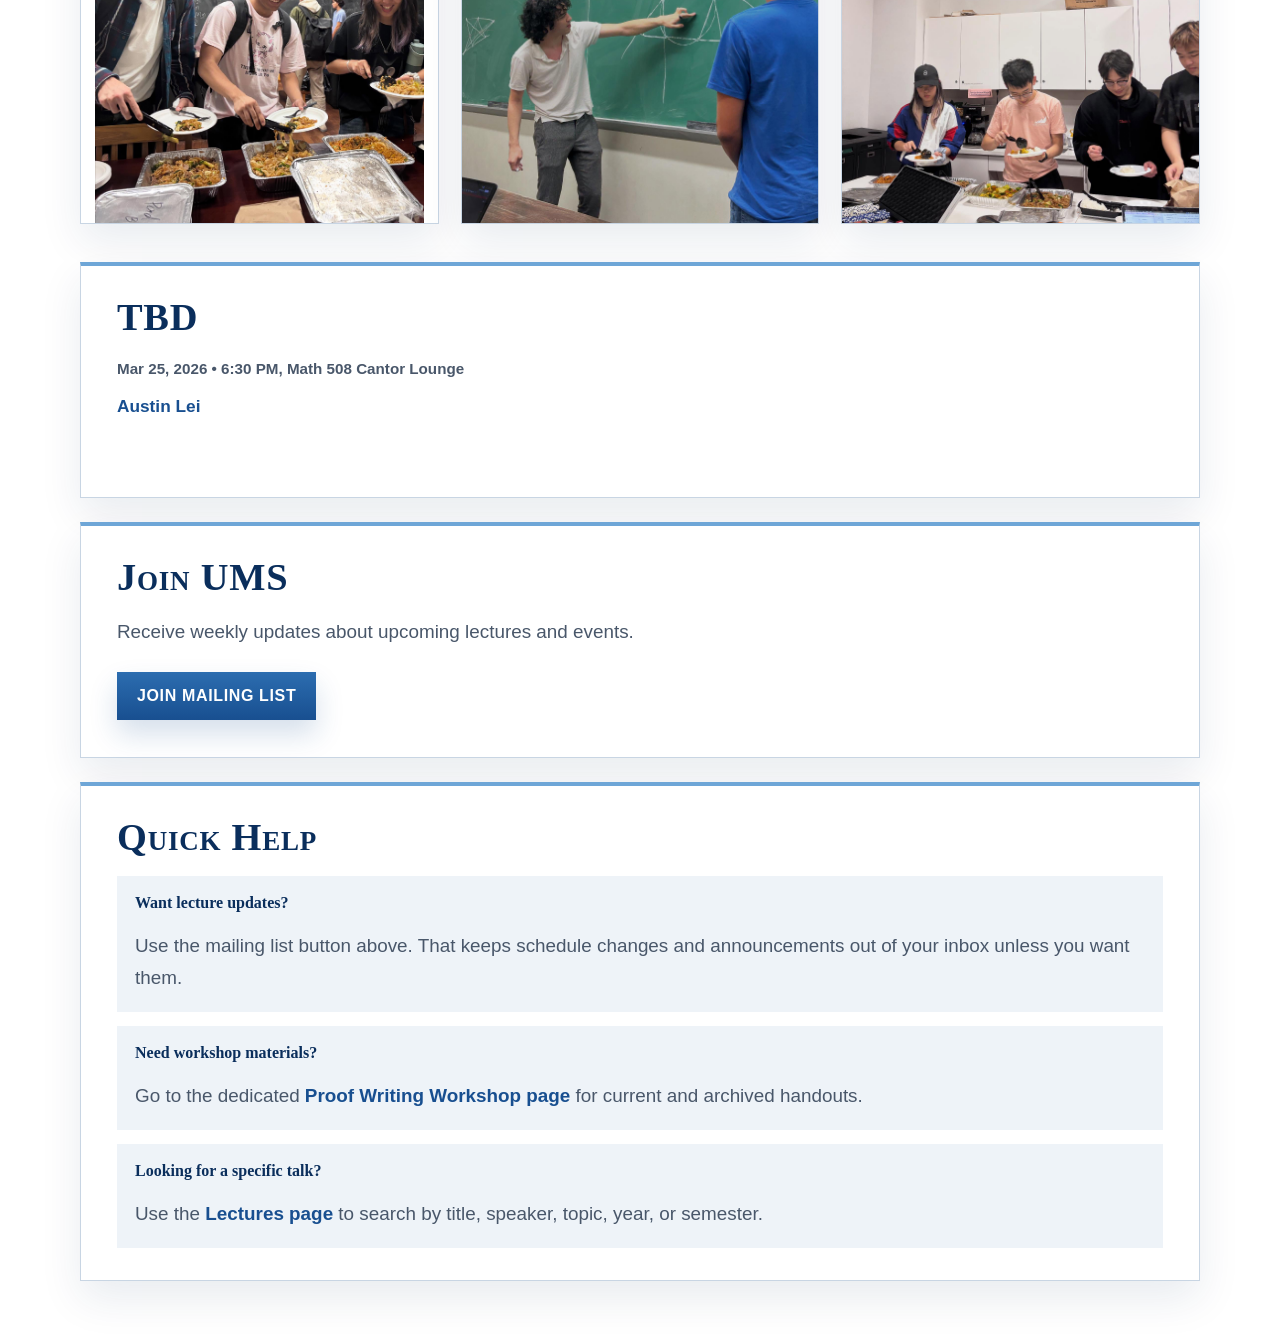
==== commit 2f4dbc77: "Remove department label from header" ====
--- a/index.html
+++ b/index.html
@@ -19,7 +19,6 @@
     </div>
     <div class="shell header-inner">
       <a class="brand" href="index.html">
-        <span class="brand-kicker">Department of Mathematics</span>
         <span class="brand-name">Undergraduate Math Society</span>
       </a>
       <button class="menu-toggle" type="button" data-menu-toggle aria-expanded="false" aria-controls="site-nav">Menu</button>
--- a/styles.css
+++ b/styles.css
@@ -127,15 +127,6 @@
   color: var(--heading);
 }
 
-.brand-kicker {
-  color: var(--accent-strong);
-  font-family: var(--ui-font);
-  font-size: 0.76rem;
-  font-weight: 700;
-  letter-spacing: 0.18em;
-  text-transform: uppercase;
-}
-
 .brand-name {
   color: var(--heading);
   font-family: var(--display-font);
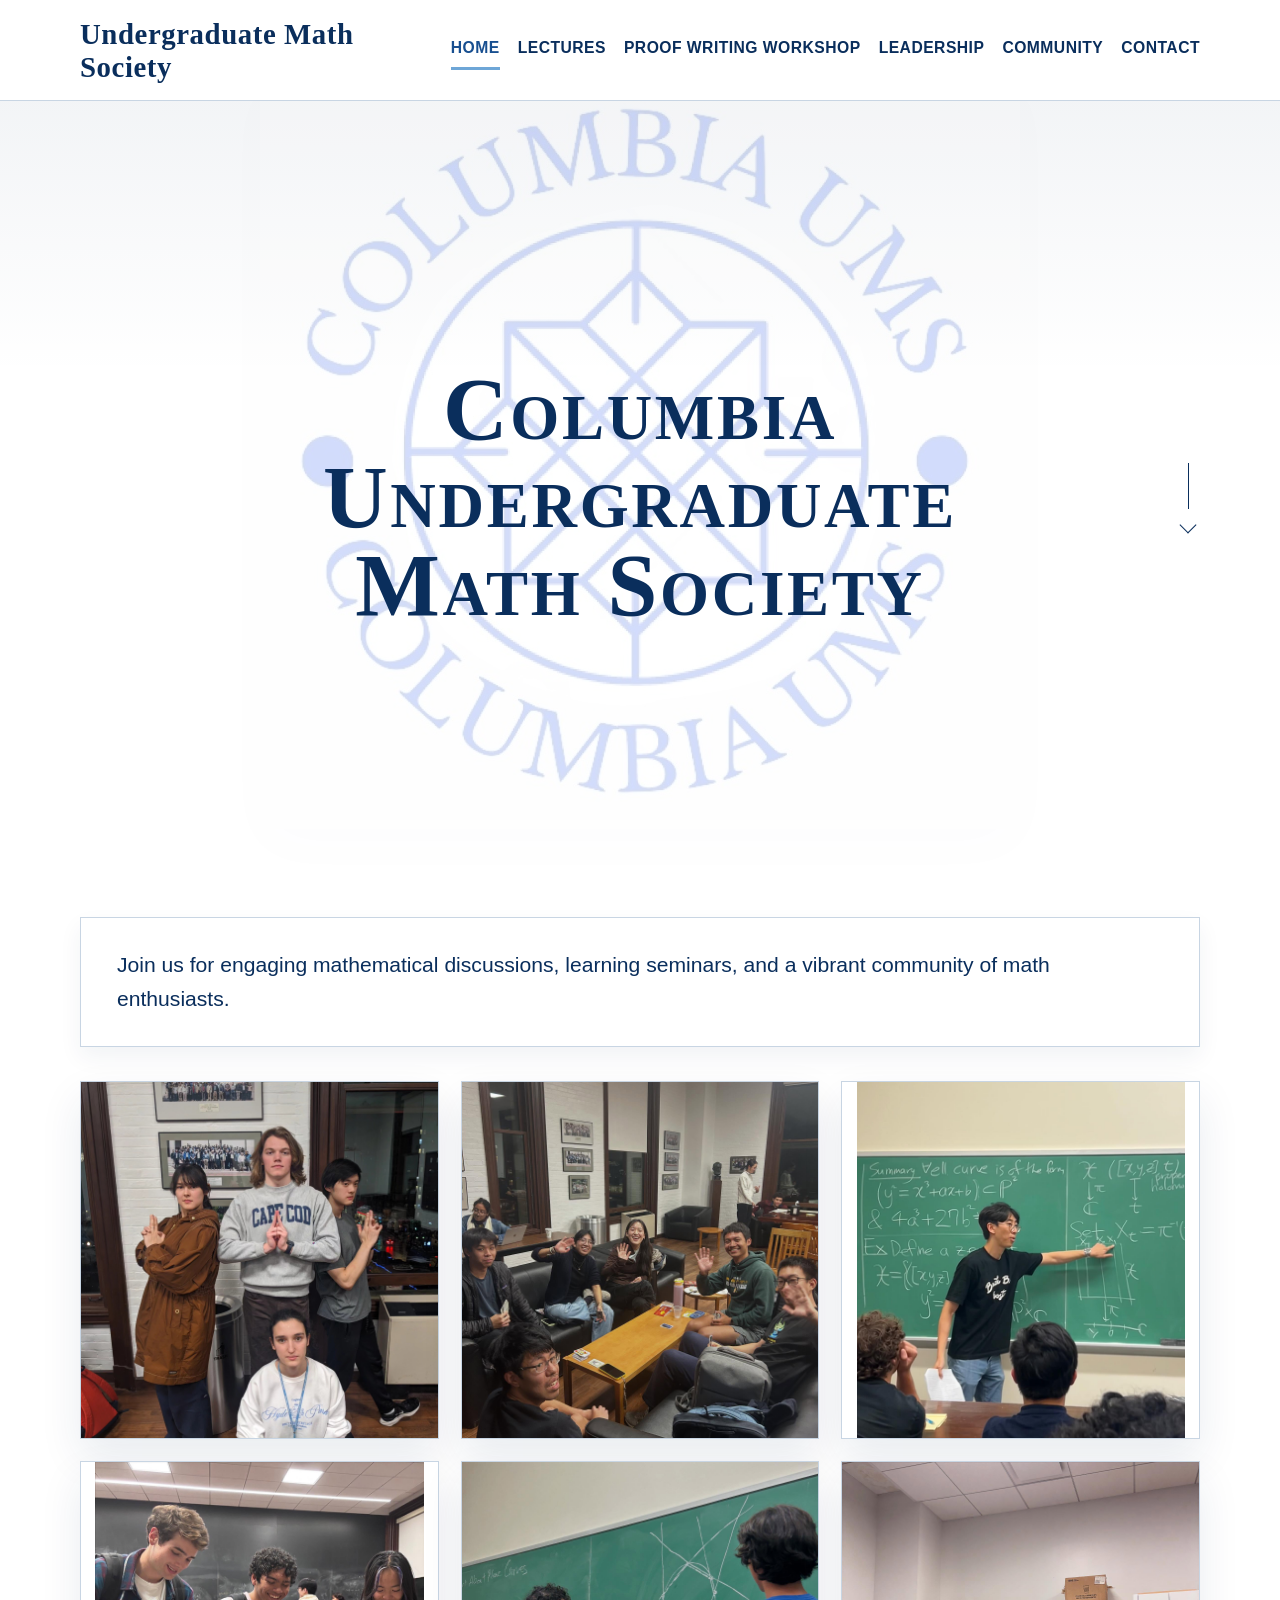
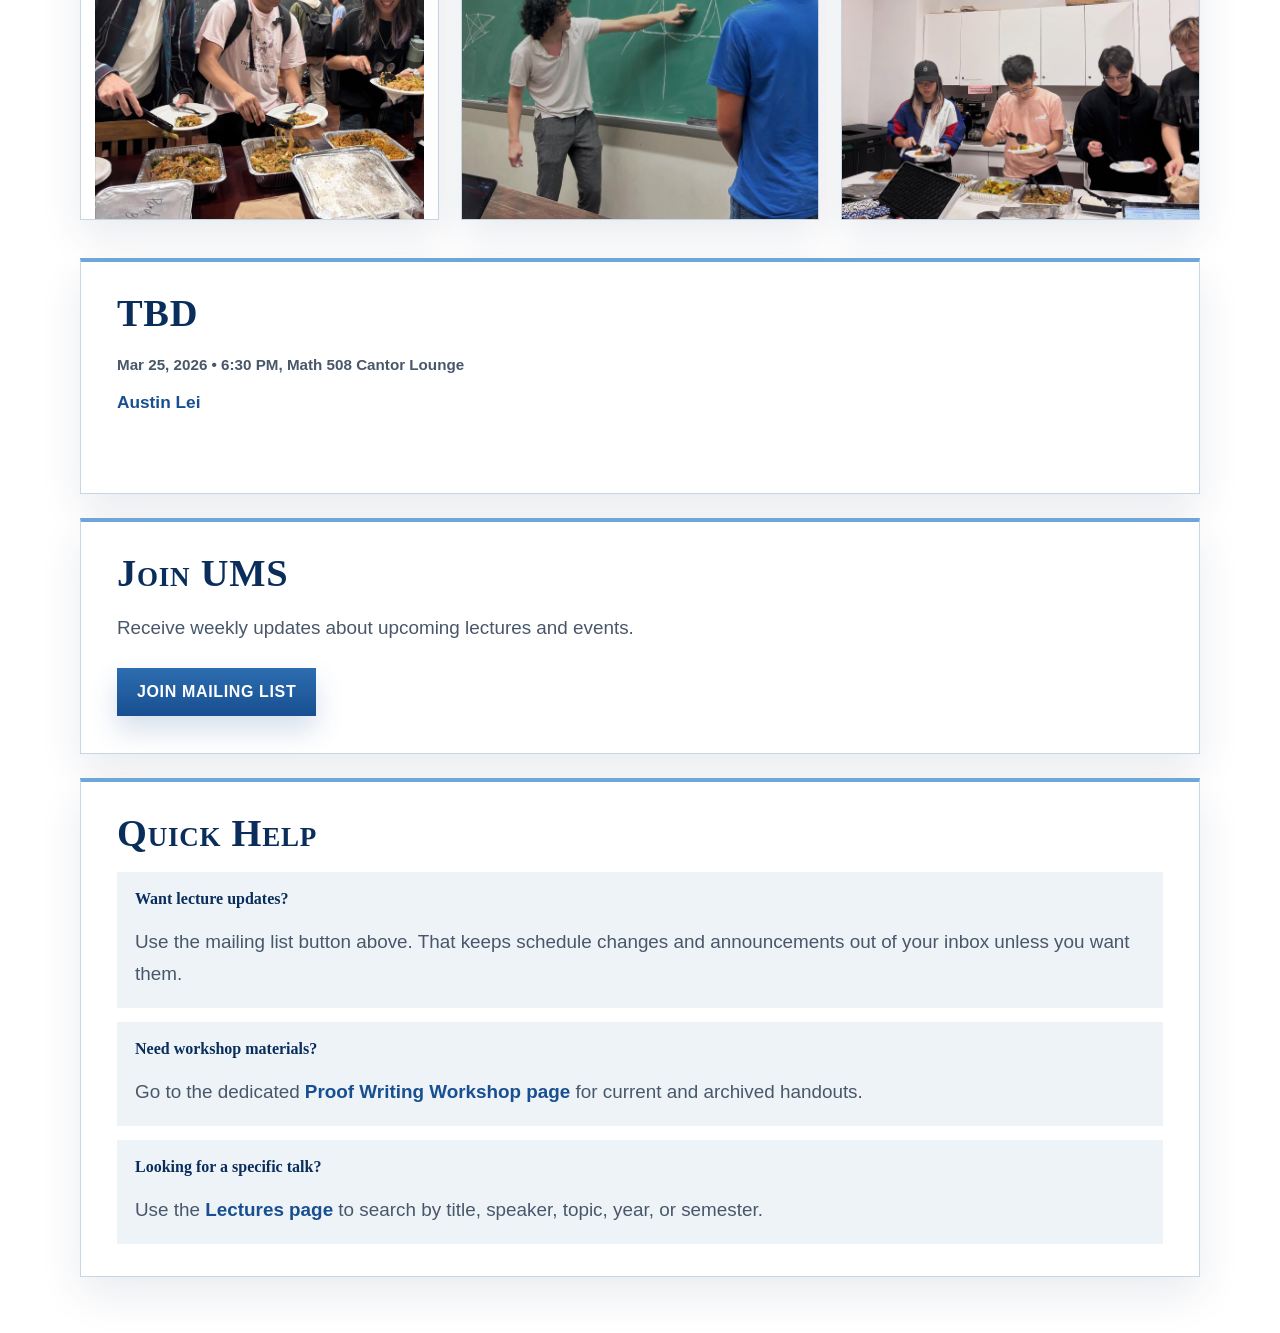
==== commit cf60e716: "Remove Columbia top strip from header" ====
--- a/index.html
+++ b/index.html
@@ -9,14 +9,6 @@
 </head>
 <body>
   <header class="site-header">
-    <div class="columbia-strip">
-      <div class="shell columbia-strip-inner">
-        <a class="columbia-home" href="https://www.columbia.edu/" target="_blank" rel="noreferrer">
-          <span class="columbia-crown" aria-hidden="true">♔</span>
-          <span>Columbia University</span>
-        </a>
-      </div>
-    </div>
     <div class="shell header-inner">
       <a class="brand" href="index.html">
         <span class="brand-name">Undergraduate Math Society</span>
--- a/styles.css
+++ b/styles.css
@@ -18,7 +18,7 @@
   --radius-sm: 12px;
   --radius-pill: 999px;
   --container: 1120px;
-  --header-height: 132px;
+  --header-height: 92px;
   --display-font: "Trajan Pro 3", "Times New Roman", Georgia, serif;
   --body-font: "Adobe Garamond Pro", Garamond, Baskerville, Georgia, serif;
   --ui-font: "Proxima Nova", "Avenir Next", "Helvetica Neue", Arial, sans-serif;
@@ -76,42 +76,13 @@
   display: none;
 }
 
-.columbia-strip {
-  background: var(--heading);
-  color: #ffffff;
-  border-top: 4px solid #8c6f45;
-}
-
-.columbia-strip-inner {
-  min-height: 40px;
-  display: flex;
-  align-items: center;
-}
-
-.columbia-home {
-  display: inline-flex;
-  align-items: center;
-  gap: 10px;
-  color: #ffffff;
-  font-family: var(--ui-font);
-  font-size: 0.98rem;
-  font-weight: 600;
-  letter-spacing: 0.02em;
-  text-transform: none;
-}
-
-.columbia-crown {
-  font-size: 1.05rem;
-  line-height: 1;
-}
-
 .shell {
   width: min(calc(100% - 32px), var(--container));
   margin: 0 auto;
 }
 
 .header-inner {
-  min-height: calc(var(--header-height) - 40px);
+  min-height: var(--header-height);
   display: grid;
   grid-template-columns: minmax(260px, 1fr) auto;
   align-items: center;
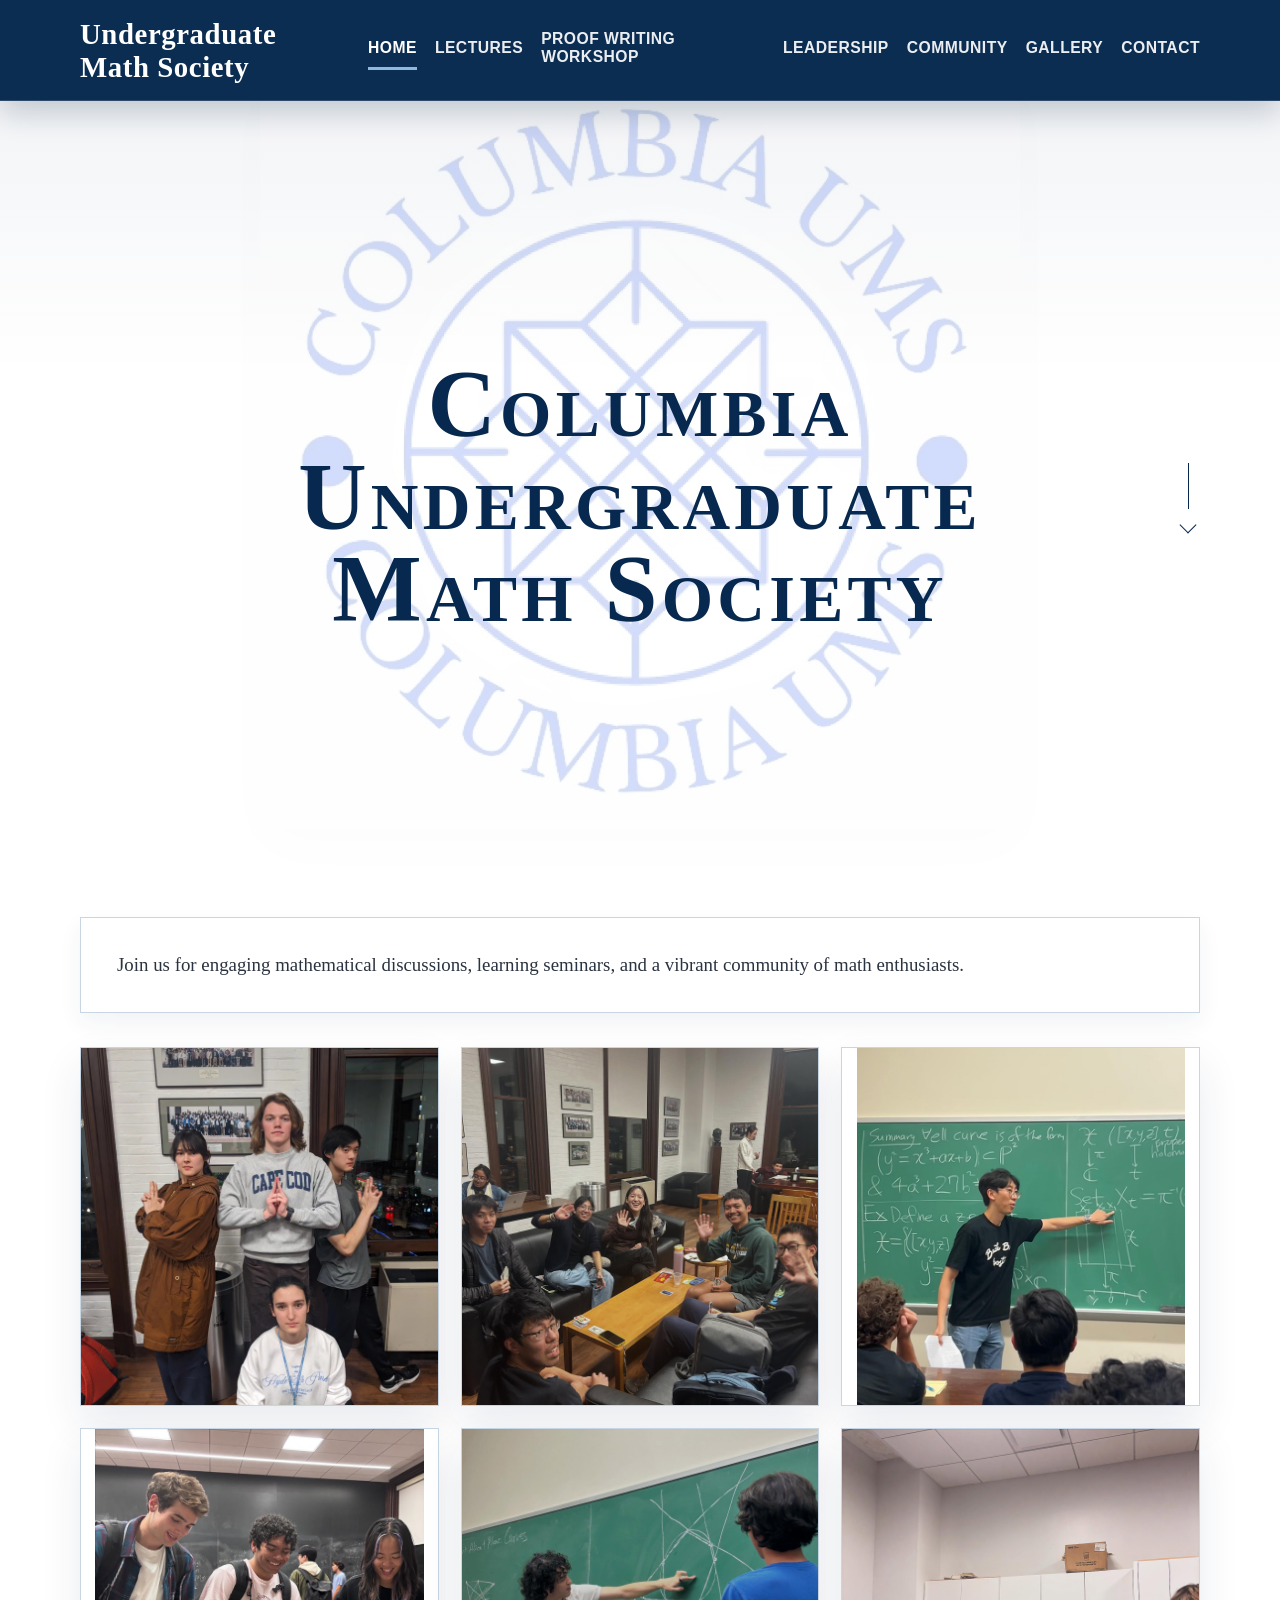
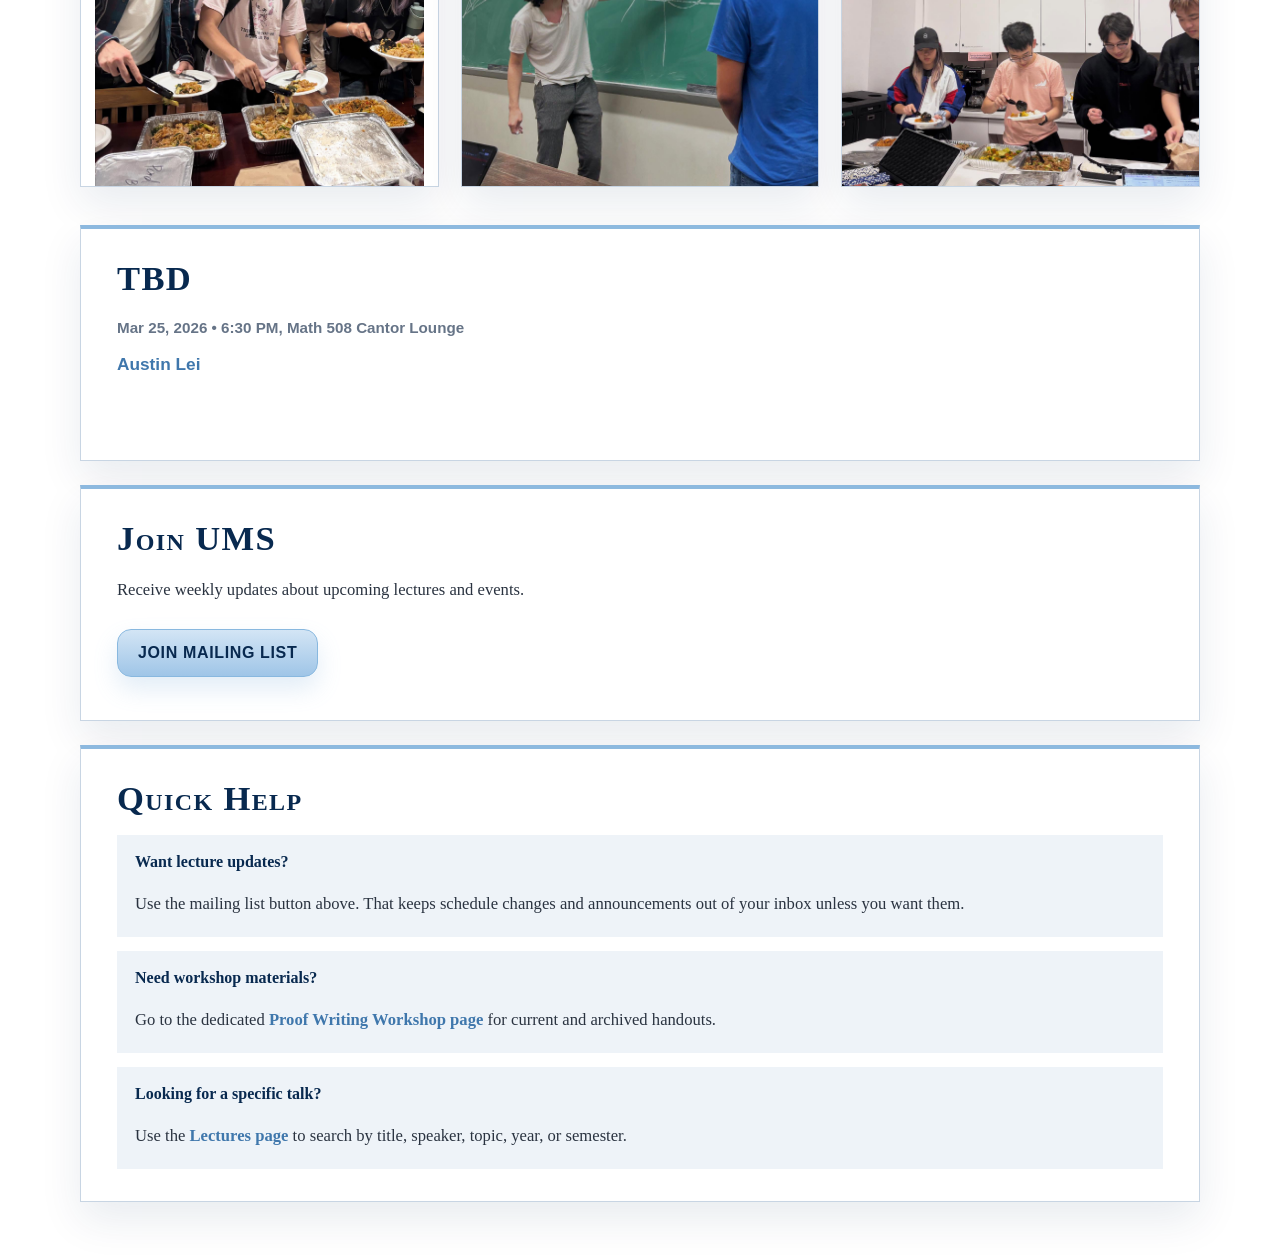
==== commit 78e2d78e: "Add Instagram gallery page and sync endpoint" ====
--- a/index.html
+++ b/index.html
@@ -20,6 +20,7 @@
         <a href="workshop.html">Proof Writing Workshop</a>
         <a href="leadership.html">Leadership</a>
         <a href="community.html">Community</a>
+        <a href="gallery.html">Gallery</a>
         <a href="contact.html">Contact</a>
       </nav>
     </div>
--- a/styles.css
+++ b/styles.css
@@ -4,14 +4,15 @@
   --surface-strong: #eef3f8;
   --line: #c8d5e3;
   --line-strong: #9fb5cb;
-  --text: #1d2430;
-  --heading: #0a2e5c;
-  --muted: #49576a;
-  --accent: #6ea6d7;
-  --accent-strong: #184f90;
-  --accent-soft: rgba(110, 166, 215, 0.14);
-  --button-fill: #184f90;
-  --button-fill-strong: #103d6f;
+  --text: #2a3340;
+  --heading: #08294f;
+  --muted: #667487;
+  --accent: #8db9df;
+  --accent-strong: #3f77ac;
+  --accent-soft: rgba(141, 185, 223, 0.16);
+  --button-fill: #9fc5e7;
+  --button-fill-strong: #7fb0dc;
+  --button-text: #08294f;
   --shadow: 0 18px 40px rgba(16, 45, 84, 0.09);
   --shadow-soft: 0 10px 22px rgba(16, 45, 84, 0.06);
   --radius: 18px;
@@ -67,9 +68,10 @@
   position: sticky;
   top: 0;
   z-index: 50;
-  background: rgba(255, 255, 255, 0.99);
+  background: rgba(8, 41, 79, 0.98);
   backdrop-filter: blur(14px);
-  border-bottom: 1px solid var(--line);
+  border-bottom: 1px solid rgba(255, 255, 255, 0.14);
+  box-shadow: 0 12px 28px rgba(8, 31, 61, 0.2);
 }
 
 .site-header::before {
@@ -95,11 +97,11 @@
   gap: 4px;
   grid-column: 1;
   justify-self: start;
-  color: var(--heading);
+  color: #ffffff;
 }
 
 .brand-name {
-  color: var(--heading);
+  color: #ffffff;
   font-family: var(--display-font);
   font-size: 1.8rem;
   font-weight: 700;
@@ -110,10 +112,10 @@
   display: none;
   grid-column: 2;
   justify-self: end;
-  border: 1px solid var(--line);
-  border-radius: 0;
-  background: var(--surface);
-  color: var(--heading);
+  border: 1px solid rgba(255, 255, 255, 0.26);
+  border-radius: 12px;
+  background: rgba(255, 255, 255, 0.08);
+  color: #ffffff;
   padding: 10px 14px;
   font-family: var(--ui-font);
   font-weight: 600;
@@ -134,7 +136,7 @@
   padding: 6px 0 10px;
   border-radius: 0;
   border-bottom: 3px solid transparent;
-  color: var(--heading);
+  color: rgba(255, 255, 255, 0.92);
   font-family: var(--ui-font);
   font-size: 0.98rem;
   font-weight: 600;
@@ -146,7 +148,7 @@
 .site-nav a:hover,
 .site-nav a.active {
   background: transparent;
-  color: var(--accent-strong);
+  color: #ffffff;
   border-bottom-color: var(--accent);
 }
 
@@ -207,18 +209,18 @@
 
 .page-hero h1 {
   margin-top: 8px;
-  font-size: clamp(2.6rem, 5.5vw, 4.25rem);
-  line-height: 1.02;
-  letter-spacing: 0.03em;
+  font-size: clamp(2.9rem, 5.9vw, 4.75rem);
+  line-height: 0.98;
+  letter-spacing: 0.045em;
   font-variant: small-caps;
 }
 
 .lead {
   max-width: 720px;
   margin-top: 20px;
-  color: var(--muted);
-  font-size: 1.15rem;
-  line-height: 1.7;
+  color: var(--text);
+  font-size: 1.08rem;
+  line-height: 1.82;
 }
 
 .hero-actions {
@@ -237,7 +239,7 @@
   gap: 10px;
   min-height: 48px;
   padding: 0 20px;
-  border-radius: 0;
+  border-radius: 14px;
   font-family: var(--ui-font);
   font-weight: 700;
   letter-spacing: 0.04em;
@@ -246,35 +248,35 @@
 }
 
 .button {
-  border: 0;
-  background: linear-gradient(180deg, #2c6db0, var(--button-fill));
-  color: #ffffff;
-  box-shadow: 0 14px 28px rgba(24, 79, 144, 0.18);
+  border: 1px solid #88b8df;
+  background: linear-gradient(180deg, #d3e5f5, var(--button-fill));
+  color: var(--button-text);
+  box-shadow: 0 12px 24px rgba(110, 166, 215, 0.2);
 }
 
 .button:hover {
   transform: translateY(-1px);
-  background: linear-gradient(180deg, #275f9a, var(--button-fill-strong));
+  background: linear-gradient(180deg, #c1daf0, var(--button-fill-strong));
 }
 
 .button-secondary {
   border: 1px solid var(--button-fill);
-  background: var(--button-fill);
-  color: #ffffff;
+  background: #eef5fb;
+  color: var(--button-text);
 }
 
 .button-secondary:hover,
 .button-ghost:hover {
   transform: translateY(-1px);
   border-color: var(--button-fill-strong);
-  background: var(--button-fill-strong);
-  color: #ffffff;
+  background: #dfecf8;
+  color: var(--button-text);
 }
 
 .button-ghost {
   border: 1px solid var(--button-fill);
-  background: var(--button-fill);
-  color: #ffffff;
+  background: #f5f9fd;
+  color: var(--button-text);
 }
 
 .hero-visual,
@@ -397,9 +399,9 @@
 }
 
 .section-title {
-  font-size: clamp(2.2rem, 4vw, 3.5rem);
+  font-size: clamp(2.45rem, 4.4vw, 3.9rem);
   line-height: 1.05;
-  letter-spacing: 0.02em;
+  letter-spacing: 0.04em;
   font-variant: small-caps;
 }
 
@@ -407,19 +409,19 @@
   margin: 0 0 20px;
   color: var(--heading);
   font-family: var(--display-font);
-  font-size: clamp(1.7rem, 2.6vw, 2.35rem);
-  line-height: 1.05;
-  font-weight: 700;
-  letter-spacing: 0.02em;
+  font-size: clamp(1.85rem, 2.9vw, 2.6rem);
+  line-height: 1.08;
+  font-weight: 700;
+  letter-spacing: 0.035em;
   font-variant: small-caps;
 }
 
 .section-copy {
   max-width: 700px;
-  color: var(--muted);
-  font-family: var(--ui-font);
-  font-size: 1.02rem;
-  line-height: 1.75;
+  color: var(--text);
+  font-family: var(--body-font);
+  font-size: 0.98rem;
+  line-height: 1.84;
 }
 
 .page-hero .section-copy {
@@ -660,8 +662,10 @@
   margin-top: 10px;
   color: var(--accent-strong);
   font-family: var(--ui-font);
-  font-size: 1rem;
+  font-size: 0.95rem;
   font-weight: 800;
+  letter-spacing: 0.05em;
+  text-transform: uppercase;
 }
 
 .lecture-blurb {
@@ -681,8 +685,8 @@
 
 .lecture-toggle {
   border: 1px solid var(--button-fill);
-  background: var(--button-fill);
-  color: #ffffff;
+  background: linear-gradient(180deg, #d3e5f5, var(--button-fill));
+  color: var(--button-text);
   padding: 10px 14px;
   border-radius: 0;
   font-family: var(--ui-font);
@@ -693,8 +697,8 @@
 
 .lecture-toggle:hover {
   border-color: var(--button-fill-strong);
-  background: var(--button-fill-strong);
-  color: #ffffff;
+  background: linear-gradient(180deg, #c1daf0, var(--button-fill-strong));
+  color: var(--button-text);
 }
 
 .lecture-detail {
@@ -715,8 +719,9 @@
 
 .lecture-detail p {
   margin: 0;
-  color: var(--muted);
-  line-height: 1.8;
+  color: var(--text);
+  font-family: var(--body-font);
+  line-height: 1.84;
 }
 
 .empty-state {
@@ -831,9 +836,9 @@
 
 .leader-copy {
   margin-top: 12px;
-  color: var(--muted);
-  font-family: var(--ui-font);
-  line-height: 1.7;
+  color: var(--text);
+  font-family: var(--body-font);
+  line-height: 1.82;
 }
 
 .leadership-history-section {
@@ -912,6 +917,132 @@
 
 .community-card .button {
   margin-top: 18px;
+}
+
+.gallery-status-card {
+  margin-bottom: 30px;
+}
+
+.gallery-year-nav {
+  display: flex;
+  flex-wrap: wrap;
+  gap: 12px;
+  margin-bottom: 28px;
+}
+
+.gallery-year-nav a {
+  padding: 14px 24px;
+  border-radius: 14px;
+  background: #edf3f9;
+  border: 1px solid var(--line);
+  color: var(--accent-strong);
+  font-family: var(--ui-font);
+  font-size: 1rem;
+  font-weight: 700;
+  box-shadow: var(--shadow-soft);
+  letter-spacing: 0.04em;
+  text-transform: uppercase;
+}
+
+.gallery-year-section + .gallery-year-section {
+  margin-top: 70px;
+  padding-top: 34px;
+  border-top: 2px solid var(--line);
+}
+
+.gallery-year-section h2 {
+  margin: 0 0 22px;
+  color: var(--heading);
+  font-family: var(--display-font);
+  font-size: 2.1rem;
+  font-weight: 700;
+  letter-spacing: 0.035em;
+  font-variant: small-caps;
+}
+
+.gallery-media-grid {
+  display: grid;
+  grid-template-columns: repeat(3, minmax(0, 1fr));
+  gap: 22px;
+}
+
+.gallery-card {
+  overflow: hidden;
+  border-radius: 0;
+  background: rgba(255, 255, 255, 0.96);
+  border: 1px solid var(--line);
+  box-shadow: var(--shadow);
+}
+
+.gallery-media-link {
+  display: block;
+}
+
+.gallery-media-frame {
+  position: relative;
+  aspect-ratio: 1 / 1;
+  overflow: hidden;
+  background: linear-gradient(180deg, #f8fbfe, #edf3f9);
+}
+
+.gallery-thumb {
+  width: 100%;
+  height: 100%;
+  object-fit: cover;
+}
+
+.gallery-fallback {
+  display: grid;
+  place-items: center;
+  width: 100%;
+  height: 100%;
+  color: var(--muted);
+  font-family: var(--ui-font);
+  font-size: 0.95rem;
+  letter-spacing: 0.04em;
+  text-transform: uppercase;
+}
+
+.gallery-type-pill {
+  position: absolute;
+  left: 14px;
+  bottom: 14px;
+  display: inline-flex;
+  padding: 8px 10px;
+  border-radius: 999px;
+  background: rgba(8, 41, 79, 0.88);
+  color: #ffffff;
+  font-family: var(--ui-font);
+  font-size: 0.76rem;
+  font-weight: 700;
+  letter-spacing: 0.06em;
+  text-transform: uppercase;
+}
+
+.gallery-card-body {
+  display: grid;
+  gap: 14px;
+  padding: 18px;
+}
+
+.gallery-meta {
+  color: var(--accent-strong);
+  font-family: var(--ui-font);
+  font-size: 0.88rem;
+  font-weight: 700;
+  letter-spacing: 0.05em;
+  text-transform: uppercase;
+}
+
+.gallery-caption {
+  margin: 0;
+  color: var(--text);
+  font-family: var(--body-font);
+  line-height: 1.76;
+}
+
+.gallery-card .button {
+  width: 100%;
 }
 
 .contact-row {
@@ -1046,9 +1177,9 @@
 
 .home-title {
   font-family: var(--display-font);
-  font-size: clamp(3.4rem, 7vw, 6rem);
+  font-size: clamp(3.8rem, 7.4vw, 6.6rem);
   line-height: 0.98;
-  letter-spacing: 0.03em;
+  letter-spacing: 0.045em;
   color: var(--heading);
   font-weight: 700;
   text-wrap: balance;
@@ -1096,10 +1227,10 @@
   border: 1px solid var(--line);
   background: rgba(255, 255, 255, 0.96);
   box-shadow: var(--shadow-soft);
-  color: var(--heading);
-  font-family: var(--ui-font);
-  font-size: clamp(1.05rem, 1.7vw, 1.32rem);
-  line-height: 1.6;
+  color: var(--text);
+  font-family: var(--body-font);
+  font-size: clamp(1rem, 1.55vw, 1.18rem);
+  line-height: 1.82;
   text-align: left;
 }
 
@@ -1156,19 +1287,19 @@
   margin: 0;
   color: var(--heading);
   font-family: var(--display-font);
-  font-size: clamp(1.95rem, 3vw, 2.8rem);
+  font-size: clamp(1.85rem, 2.7vw, 2.5rem);
   line-height: 1.04;
   font-weight: 700;
-  letter-spacing: 0.02em;
+  letter-spacing: 0.04em;
   font-variant: small-caps;
 }
 
 .home-card p {
   margin: 18px 0 0;
-  color: var(--muted);
-  font-family: var(--ui-font);
-  font-size: 1.18rem;
-  line-height: 1.7;
+  color: var(--text);
+  font-family: var(--body-font);
+  font-size: 1.04rem;
+  line-height: 1.82;
 }
 
 .home-card .event-meta {
@@ -1274,6 +1405,7 @@
   .two-column,
   .contact-grid,
   .community-grid,
+  .gallery-media-grid,
   .archive-grid,
   .leadership-grid,
   .workshop-grid,
